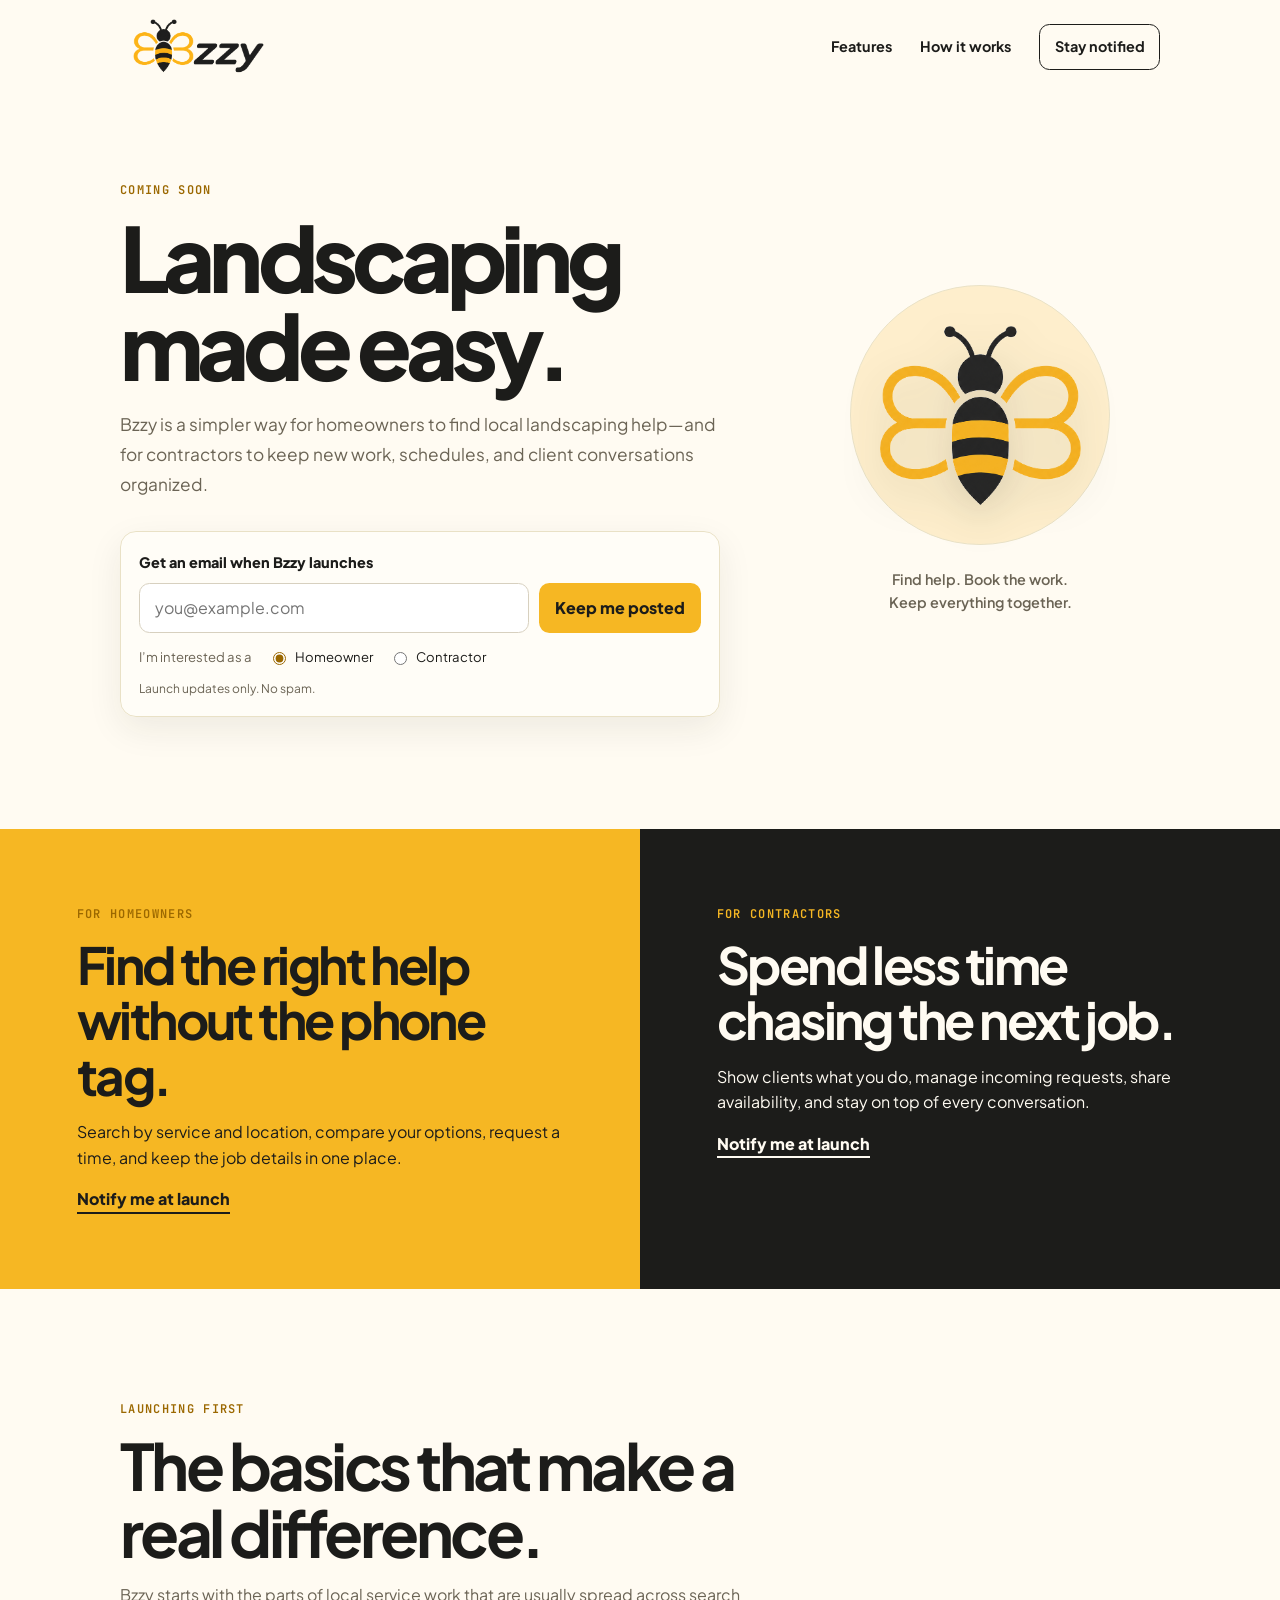
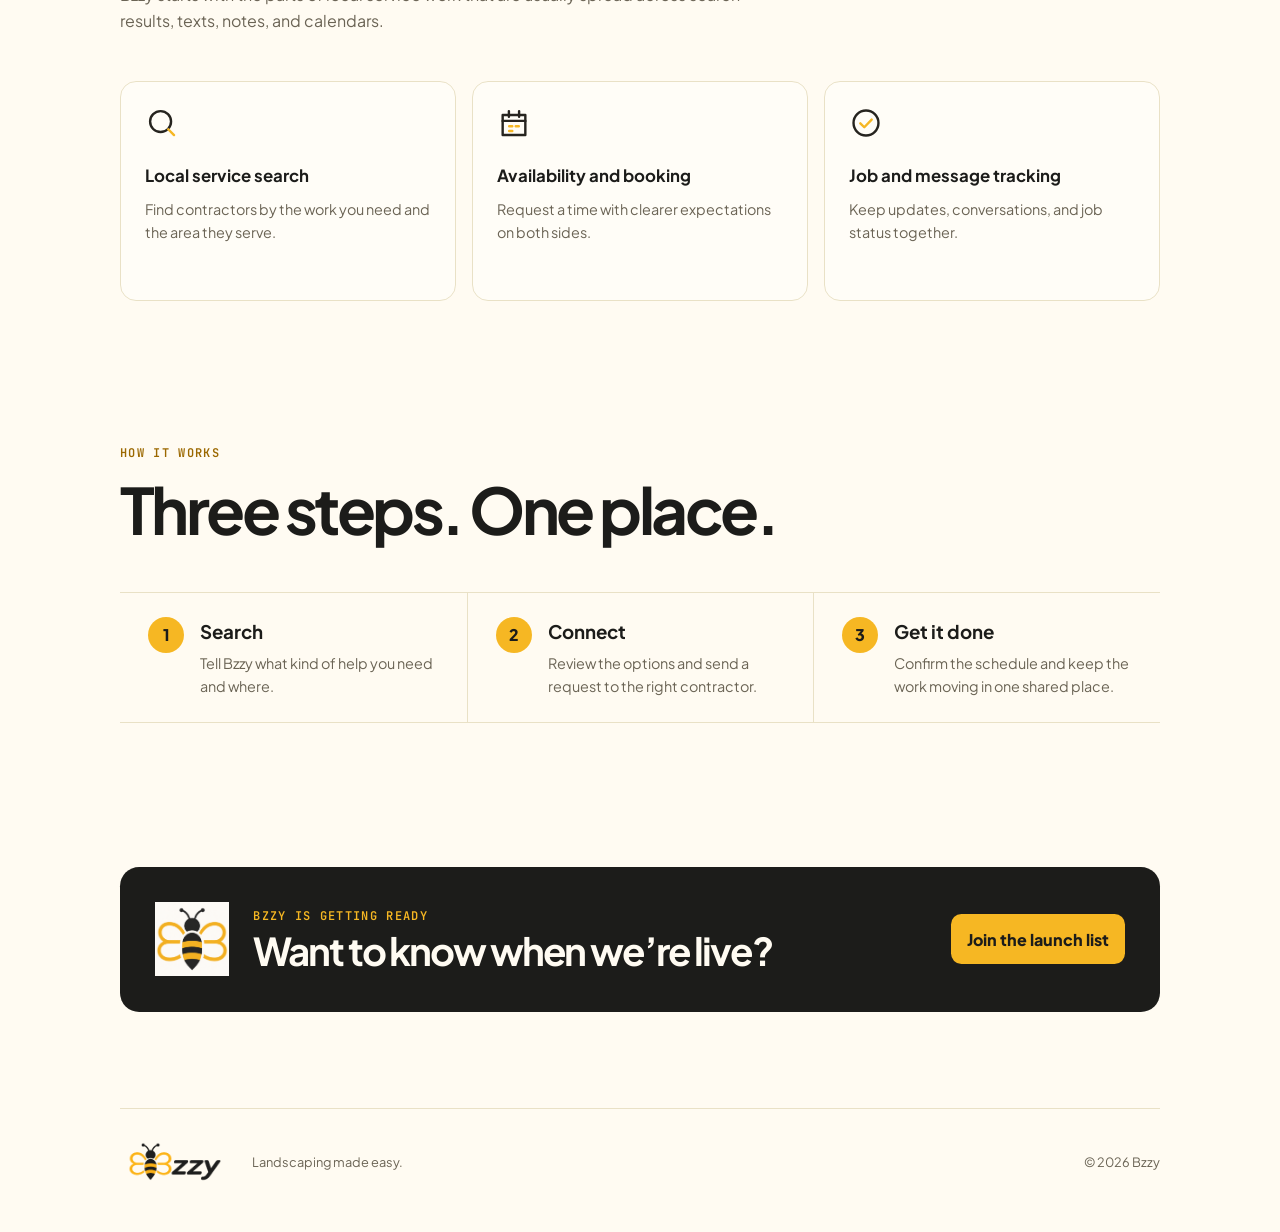
==== index.html @ 0c6d7efd "Add standalone Bzzy landing page" ====
<!doctype html>
<html lang="en">
  <head>
    <meta charset="utf-8" />
    <meta name="viewport" content="width=device-width, initial-scale=1" />
    <meta name="theme-color" content="#fffbf2" />
    <meta name="description" content="Bzzy makes it easier to find, book, and work with local landscaping contractors." />
    <title>Bzzy — Landscaping made easy</title>
    <link rel="icon" type="image/png" href="assets/favicon.png" />
    <link rel="stylesheet" href="styles.css" />
  </head>
  <body>
    <div class="hex-pattern" aria-hidden="true"></div>
    <a class="skip-link" href="#main">Skip to content</a>

    <header class="site-header">
      <a class="brand" href="#top" aria-label="Bzzy home">
        <img src="assets/logo.png" alt="Bzzy" />
      </a>
      <nav aria-label="Primary navigation">
        <a href="#features">Features</a>
        <a href="#how-it-works">How it works</a>
        <a class="nav-cta" href="#notify">Stay notified</a>
      </nav>
    </header>

    <main id="main">
      <section class="hero" id="top">
        <div class="hero-copy">
          <p class="launch-note">Coming soon</p>
          <h1>Landscaping made easy.</h1>
          <p class="hero-lede">
            Bzzy is a simpler way for homeowners to find local landscaping help—and for contractors to keep new work, schedules, and client conversations organized.
          </p>

          <form class="signup-form" id="notify" action="https://formsubmit.co/hello@bzzy.app" method="post">
            <input type="hidden" name="_subject" value="New Bzzy launch signup" />
            <input type="hidden" name="_next" value="https://bzzy.app/#thanks" />
            <input type="hidden" name="_template" value="table" />
            <input type="hidden" name="_autoresponse" value="Thanks for joining the Bzzy launch list. We’ll email you when Bzzy is ready." />
            <input class="honeypot" type="text" name="_honey" tabindex="-1" autocomplete="off" aria-hidden="true" />
            <label for="email">Get an email when Bzzy launches</label>
            <div class="form-row">
              <input id="email" name="email" type="email" placeholder="you@example.com" autocomplete="email" required />
              <button type="submit">Keep me posted</button>
            </div>
            <div class="audience-choice">
              <span>I’m interested as a</span>
              <label><input type="radio" name="audience" value="homeowner" checked /> Homeowner</label>
              <label><input type="radio" name="audience" value="contractor" /> Contractor</label>
            </div>
            <p class="form-note">Launch updates only. No spam.</p>
          </form>

          <div class="success-message" id="thanks" role="status">
            <strong>You’re on the list.</strong> We’ll keep you posted as Bzzy gets closer to launch.
          </div>
        </div>

        <div class="hero-mark" aria-hidden="true">
          <span class="bee-disc"><img src="assets/bee.png" alt="" /></span>
          <p>Find help. Book the work.<br />Keep everything together.</p>
        </div>
      </section>

      <section class="audience-grid" aria-label="Who Bzzy is for">
        <article>
          <p class="section-kicker">For homeowners</p>
          <h2>Find the right help without the phone tag.</h2>
          <p>Search by service and location, compare your options, request a time, and keep the job details in one place.</p>
          <a href="#notify">Notify me at launch</a>
        </article>
        <article class="contractor-panel">
          <p class="section-kicker">For contractors</p>
          <h2>Spend less time chasing the next job.</h2>
          <p>Show clients what you do, manage incoming requests, share availability, and stay on top of every conversation.</p>
          <a href="#notify">Notify me at launch</a>
        </article>
      </section>

      <section class="features section" id="features">
        <div class="section-heading">
          <p class="section-kicker">Launching first</p>
          <h2>The basics that make a real difference.</h2>
          <p>Bzzy starts with the parts of local service work that are usually spread across search results, texts, notes, and calendars.</p>
        </div>

        <div class="feature-list">
          <article>
            <img src="assets/icon-search.svg" alt="" />
            <div><h3>Local service search</h3><p>Find contractors by the work you need and the area they serve.</p></div>
          </article>
          <article>
            <img src="assets/icon-calendar.svg" alt="" />
            <div><h3>Availability and booking</h3><p>Request a time with clearer expectations on both sides.</p></div>
          </article>
          <article>
            <img src="assets/icon-check.svg" alt="" />
            <div><h3>Job and message tracking</h3><p>Keep updates, conversations, and job status together.</p></div>
          </article>
        </div>
      </section>

      <section class="how section" id="how-it-works">
        <div class="section-heading">
          <p class="section-kicker">How it works</p>
          <h2>Three steps. One place.</h2>
        </div>
        <ol class="steps">
          <li><span>1</span><div><h3>Search</h3><p>Tell Bzzy what kind of help you need and where.</p></div></li>
          <li><span>2</span><div><h3>Connect</h3><p>Review the options and send a request to the right contractor.</p></div></li>
          <li><span>3</span><div><h3>Get it done</h3><p>Confirm the schedule and keep the work moving in one shared place.</p></div></li>
        </ol>
      </section>

      <section class="final-signup">
        <img src="assets/bee-mark.png" alt="" />
        <div>
          <p class="section-kicker">Bzzy is getting ready</p>
          <h2>Want to know when we’re live?</h2>
        </div>
        <a class="button" href="#notify">Join the launch list</a>
      </section>
    </main>

    <footer>
      <img src="assets/logo.png" alt="Bzzy" />
      <p>Landscaping made easy.</p>
      <p class="copyright">© 2026 Bzzy</p>
    </footer>
  </body>
</html>
---- styles.css ----
@font-face { font-family: "Plus Jakarta Sans"; src: url("assets/plus-jakarta-sans-regular.ttf") format("truetype"); font-weight: 400; font-style: normal; font-display: swap; }
@font-face { font-family: "Plus Jakarta Sans"; src: url("assets/plus-jakarta-sans-semibold.ttf") format("truetype"); font-weight: 600; font-style: normal; font-display: swap; }
@font-face { font-family: "Plus Jakarta Sans"; src: url("assets/plus-jakarta-sans-bold.ttf") format("truetype"); font-weight: 700; font-style: normal; font-display: swap; }
@font-face { font-family: "Plus Jakarta Sans"; src: url("assets/plus-jakarta-sans-extrabold.ttf") format("truetype"); font-weight: 800; font-style: normal; font-display: swap; }
@font-face { font-family: "JetBrains Mono"; src: url("assets/jetbrains-mono-semibold.ttf") format("truetype"); font-weight: 600; font-style: normal; font-display: swap; }

:root {
  --honey: #f6b723;
  --honey-hover: #ffc300;
  --honey-ink: #9b6800;
  --ink: #1c1c1a;
  --background: #fffbf2;
  --surface: #fffdf7;
  --line: #e9e1c6;
  --input-line: #d7d0bf;
  --muted: #6b6455;
  --hex: #f2ead8;
}

* { box-sizing: border-box; }
html { scroll-behavior: smooth; }
body { min-width: 320px; margin: 0; color: var(--ink); background: var(--background); font-family: "Plus Jakarta Sans", system-ui, sans-serif; line-height: 1.6; }

.hex-pattern {
  position: fixed;
  inset: 0;
  z-index: -1;
  opacity: .72;
  pointer-events: none;
  background-image: url("data:image/svg+xml,%3Csvg xmlns='http://www.w3.org/2000/svg' width='112' height='96' viewBox='0 0 112 96'%3E%3Cg fill='%23F2EAD8' font-family='Arial,sans-serif' font-size='72' font-weight='300'%3E%3Ctext x='-30' y='57'%3E%E2%AC%A1%3C/text%3E%3Ctext x='26' y='57'%3E%E2%AC%A1%3C/text%3E%3Ctext x='82' y='57'%3E%E2%AC%A1%3C/text%3E%3Ctext x='-2' y='105'%3E%E2%AC%A1%3C/text%3E%3Ctext x='54' y='105'%3E%E2%AC%A1%3C/text%3E%3C/svg%3E");
  background-position: -30px -30px;
  background-size: 112px 96px;
}

img { display: block; max-width: 100%; }
a { color: inherit; }
button, input { font: inherit; }
.skip-link { position: fixed; left: 1rem; top: -5rem; z-index: 100; padding: .75rem 1rem; border-radius: .5rem; color: white; background: var(--ink); }
.skip-link:focus { top: 1rem; }
.site-header, .hero, .section, .final-signup, footer { width: min(1040px, calc(100% - 3rem)); margin-inline: auto; }

.site-header { min-height: 94px; display: flex; align-items: center; justify-content: space-between; gap: 2rem; }
.brand img { width: 154px; }
nav { display: flex; align-items: center; gap: 1.75rem; font-size: .9rem; font-weight: 700; }
nav a { text-decoration: none; }
nav a:hover { color: var(--honey-ink); }
.nav-cta { padding: .65rem .9rem; border: 1.5px solid var(--ink); border-radius: .65rem; }
.nav-cta:hover { color: var(--background); background: var(--ink); }

.hero { min-height: 640px; padding: 5.5rem 0 7rem; display: grid; grid-template-columns: minmax(0, 1.25fr) minmax(270px, .75fr); align-items: center; gap: 5rem; }
.launch-note, .section-kicker { margin: 0 0 .9rem; color: var(--honey-ink); font: 600 .75rem/1.4 "JetBrains Mono", monospace; letter-spacing: .11em; text-transform: uppercase; }
h1, h2, h3, p { margin-top: 0; }
h1 { max-width: 700px; margin-bottom: 1.25rem; font-size: clamp(3rem, 7vw, 5.8rem); line-height: .98; letter-spacing: -.065em; font-weight: 800; }
.hero-lede { max-width: 660px; margin-bottom: 2rem; color: var(--muted); font-size: 1.08rem; line-height: 1.75; }

.signup-form { max-width: 620px; padding: 1.15rem; border: 1px solid var(--line); border-radius: 1rem; background: rgba(255, 253, 247, .96); box-shadow: 0 12px 35px rgba(38, 36, 31, .08); }
.signup-form > label { display: block; margin-bottom: .55rem; font-size: .9rem; font-weight: 800; }
.form-row { display: grid; grid-template-columns: 1fr auto; gap: .6rem; }
.form-row input { min-width: 0; height: 50px; padding: 0 .9rem; border: 1.5px solid var(--input-line); border-radius: .65rem; color: var(--ink); background: white; }
.form-row input:focus { outline: 3px solid rgba(246, 183, 35, .25); border-color: var(--honey-ink); }
.form-row button, .button { min-height: 50px; padding: .75rem 1rem; border: 0; border-radius: .65rem; color: var(--ink); background: var(--honey); font-weight: 800; cursor: pointer; text-decoration: none; }
.form-row button:hover, .button:hover { background: var(--honey-hover); }
.audience-choice { margin-top: .85rem; display: flex; align-items: center; flex-wrap: wrap; gap: .75rem 1rem; color: var(--muted); font-size: .82rem; }
.audience-choice label { display: flex; align-items: center; gap: .35rem; color: var(--ink); cursor: pointer; }
.audience-choice input { accent-color: var(--honey-ink); }
.form-note { margin: .7rem 0 0; color: var(--muted); font-size: .75rem; }
.honeypot { position: absolute !important; left: -9999px !important; }
.success-message { display: none; max-width: 620px; margin-top: 1rem; padding: .9rem 1rem; border: 1px solid #92bda4; border-radius: .75rem; color: #1f593b; background: #edf8f1; }
.success-message:target { display: block; }

.hero-mark { display: grid; justify-items: center; text-align: center; }
.bee-disc { width: 260px; height: 260px; display: grid; place-items: center; border: 1px solid var(--line); border-radius: 50%; background: rgba(246, 183, 35, .18); }
.bee-disc img { width: 205px; filter: drop-shadow(0 16px 20px rgba(38,36,31,.16)); }
.hero-mark p { margin: 1.4rem 0 0; color: var(--muted); font-size: .9rem; font-weight: 600; }

.audience-grid { display: grid; grid-template-columns: 1fr 1fr; }
.audience-grid article { min-height: 400px; padding: clamp(2.5rem, 6vw, 5.5rem); background: var(--honey); }
.audience-grid .contractor-panel { color: var(--background); background: var(--ink); }
.audience-grid h2 { max-width: 600px; margin-bottom: 1rem; font-size: clamp(2rem, 4vw, 3.6rem); line-height: 1.08; letter-spacing: -.05em; }
.audience-grid article > p:not(.section-kicker) { max-width: 590px; }
.contractor-panel .section-kicker { color: var(--honey); }
.audience-grid a { padding-bottom: .15rem; border-bottom: 2px solid currentColor; text-decoration: none; font-weight: 800; }

.section { padding: 7rem 0; }
.section-heading { max-width: 720px; margin-bottom: 3rem; }
.section-heading h2, .final-signup h2 { margin-bottom: 1rem; font-size: clamp(2.25rem, 5vw, 4.2rem); line-height: 1.05; letter-spacing: -.055em; }
.section-heading > p:last-child { max-width: 650px; color: var(--muted); font-size: 1rem; }
.feature-list { display: grid; grid-template-columns: repeat(3, 1fr); gap: 1rem; }
.feature-list article { min-height: 220px; padding: 1.5rem; border: 1px solid var(--line); border-radius: 1rem; background: rgba(255, 253, 247, .94); }
.feature-list img { width: 34px; height: 34px; margin-bottom: 1.4rem; }
.feature-list h3 { margin-bottom: .55rem; font-size: 1.05rem; }
.feature-list p { margin-bottom: 0; color: var(--muted); font-size: .9rem; }

.how { padding-top: 2rem; }
.steps { margin: 0; padding: 0; display: grid; grid-template-columns: repeat(3, 1fr); list-style: none; }
.steps li { padding: 1.5rem 1.75rem; display: flex; gap: 1rem; border-top: 1px solid var(--line); border-bottom: 1px solid var(--line); background: rgba(255, 251, 242, .75); }
.steps li + li { border-left: 1px solid var(--line); }
.steps span { flex: 0 0 36px; height: 36px; display: grid; place-items: center; border-radius: 50%; background: var(--honey); font-weight: 800; }
.steps h3 { margin-bottom: .35rem; }
.steps p { margin: 0; color: var(--muted); font-size: .9rem; }

.final-signup { margin-top: 2rem; margin-bottom: 6rem; padding: 2.2rem; display: grid; grid-template-columns: auto 1fr auto; align-items: center; gap: 1.5rem; border-radius: 1.2rem; color: var(--background); background: var(--ink); }
.final-signup img { width: 74px; }
.final-signup .section-kicker { margin-bottom: .35rem; color: var(--honey); }
.final-signup h2 { margin: 0; font-size: clamp(1.65rem, 3vw, 2.6rem); }
.final-signup .button { display: inline-flex; align-items: center; justify-content: center; white-space: nowrap; }

footer { padding: 2rem 0 3rem; display: grid; grid-template-columns: auto 1fr auto; align-items: center; gap: 1.5rem; border-top: 1px solid var(--line); color: var(--muted); font-size: .8rem; }
footer img { width: 108px; }
footer p { margin: 0; }
.copyright { text-align: right; }

@media (max-width: 820px) {
  nav > a:not(.nav-cta) { display: none; }
  .hero { grid-template-columns: 1fr; gap: 3.5rem; padding-top: 4rem; text-align: center; }
  .hero-lede, .signup-form { margin-left: auto; margin-right: auto; }
  .hero-mark { order: -1; }
  .bee-disc { width: 210px; height: 210px; }
  .bee-disc img { width: 160px; }
  .audience-grid, .feature-list, .steps { grid-template-columns: 1fr; }
  .audience-grid article { min-height: 0; }
  .steps li + li { border-left: 0; border-top: 0; }
  .final-signup { grid-template-columns: auto 1fr; }
  .final-signup .button { grid-column: 1 / -1; }
}

@media (max-width: 560px) {
  .site-header, .hero, .section, .final-signup, footer { width: min(100% - 2rem, 1040px); }
  .site-header { min-height: 78px; }
  .brand img { width: 124px; }
  .nav-cta { font-size: .78rem; }
  .hero { min-height: 0; padding: 3rem 0 5rem; }
  h1 { font-size: clamp(2.8rem, 14vw, 4rem); }
  .form-row { grid-template-columns: 1fr; }
  .form-row button { width: 100%; }
  .audience-choice { display: grid; grid-template-columns: 1fr 1fr; }
  .audience-choice > span { grid-column: 1 / -1; }
  .audience-grid article { padding: 3.5rem 1.25rem; }
  .section { padding: 5rem 0; }
  .final-signup { padding: 1.5rem; grid-template-columns: 1fr; text-align: center; justify-items: center; }
  footer { grid-template-columns: 1fr; justify-items: center; text-align: center; }
  .copyright { text-align: center; }
}

@media (prefers-reduced-motion: reduce) { html { scroll-behavior: auto; } }
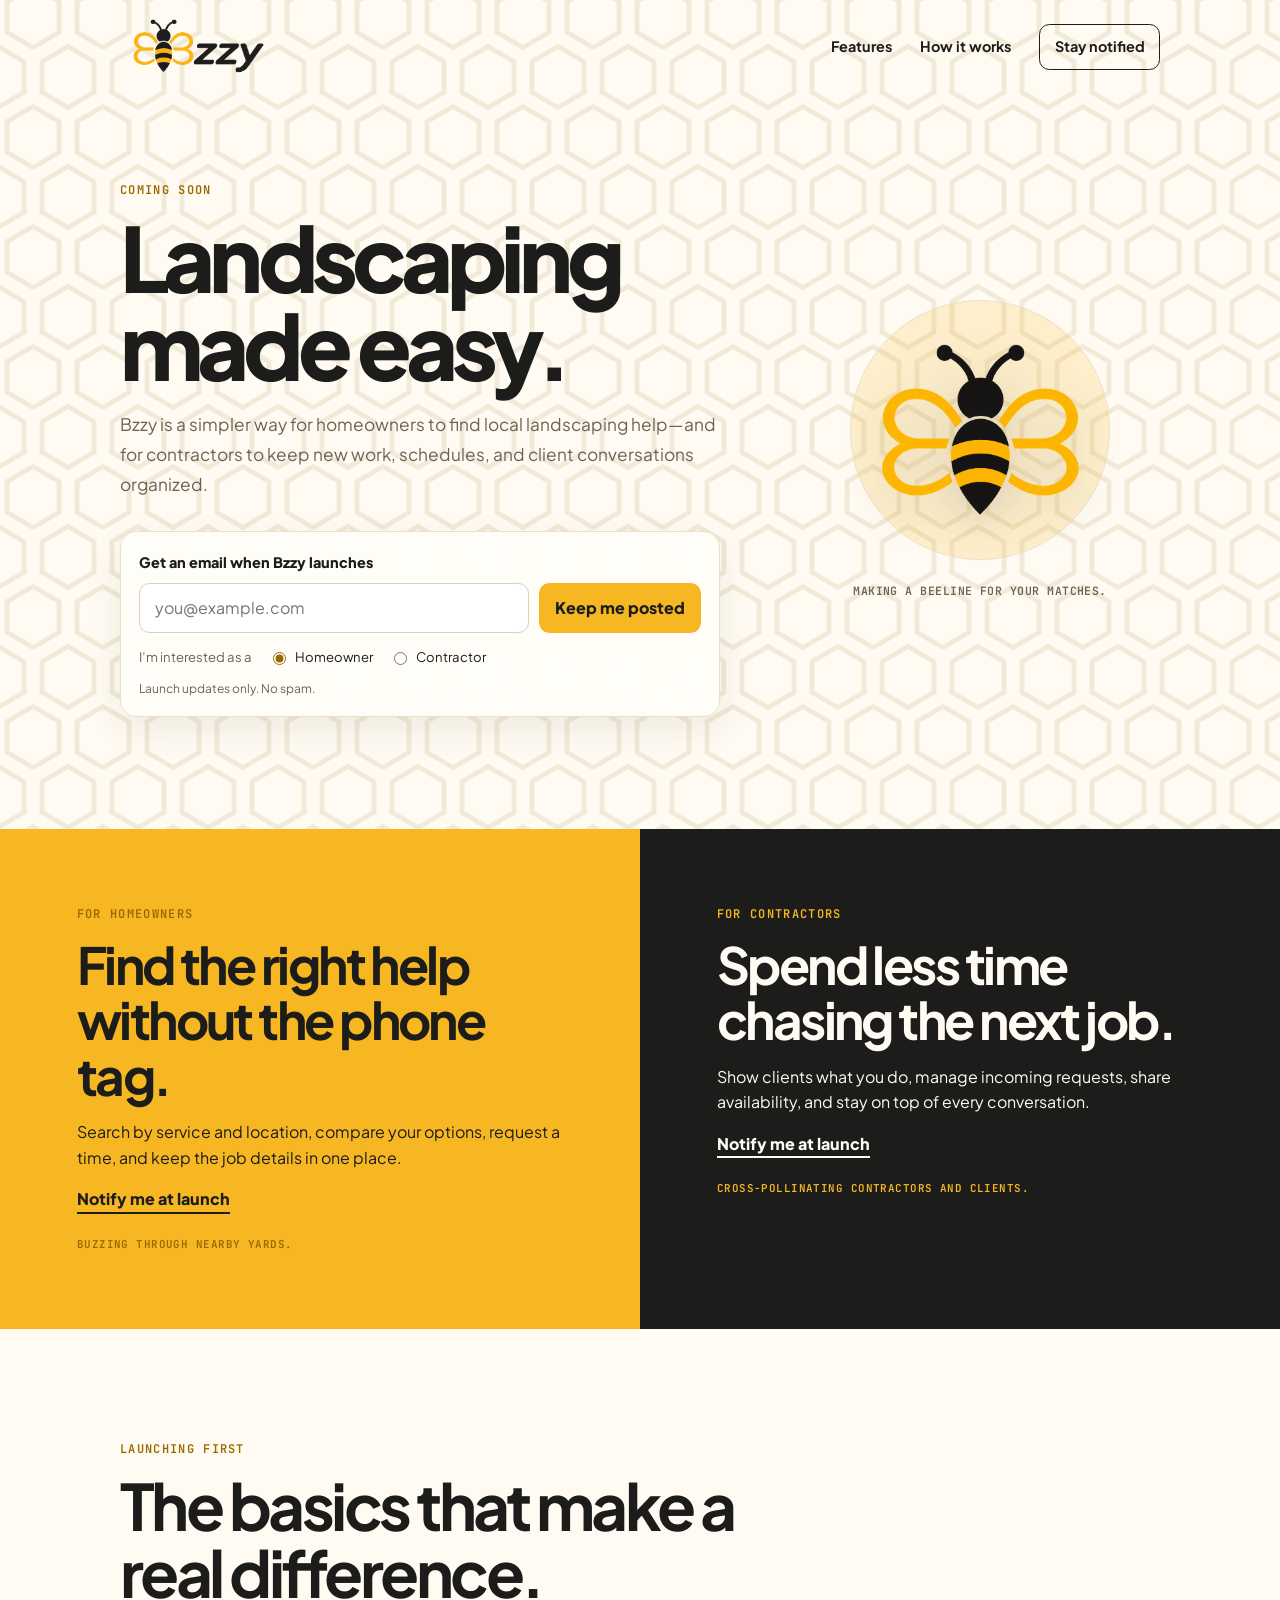
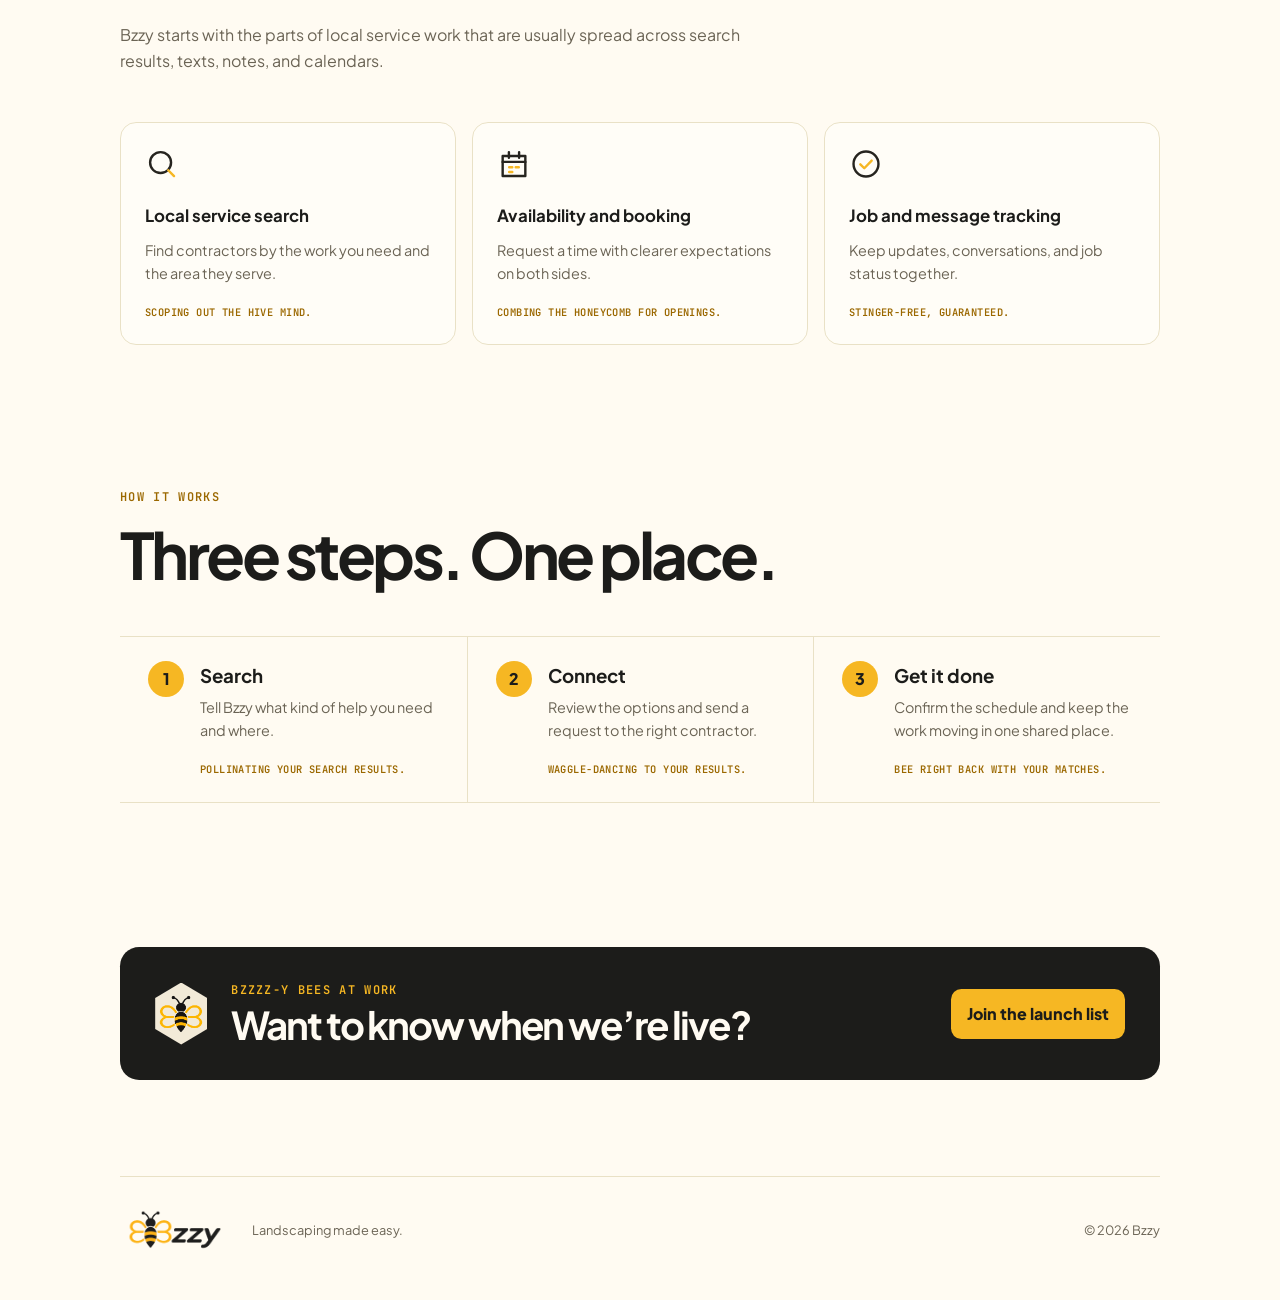
==== commit d0a1012c: "Files" ====
--- a/index.html
+++ b/index.html
@@ -7,7 +7,7 @@
     <meta name="description" content="Bzzy makes it easier to find, book, and work with local landscaping contractors." />
     <title>Bzzy — Landscaping made easy</title>
     <link rel="icon" type="image/png" href="assets/favicon.png" />
-    <link rel="stylesheet" href="styles.css" />
+    <link rel="stylesheet" href="styles.css?v=20261006-2" />
   </head>
   <body>
     <div class="hex-pattern" aria-hidden="true"></div>
@@ -58,8 +58,8 @@
         </div>
 
         <div class="hero-mark" aria-hidden="true">
-          <span class="bee-disc"><img src="assets/bee.png" alt="" /></span>
-          <p>Find help. Book the work.<br />Keep everything together.</p>
+          <span class="bee-disc"><img src="assets/bzzy_sq_transparent.png" alt="" /></span>
+          <p class="buzz-note">Making a beeline for your matches.</p>
         </div>
       </section>
 
@@ -69,12 +69,14 @@
           <h2>Find the right help without the phone tag.</h2>
           <p>Search by service and location, compare your options, request a time, and keep the job details in one place.</p>
           <a href="#notify">Notify me at launch</a>
+          <p class="buzz-note">Buzzing through nearby yards.</p>
         </article>
         <article class="contractor-panel">
           <p class="section-kicker">For contractors</p>
           <h2>Spend less time chasing the next job.</h2>
           <p>Show clients what you do, manage incoming requests, share availability, and stay on top of every conversation.</p>
           <a href="#notify">Notify me at launch</a>
+          <p class="buzz-note">Cross-pollinating contractors and clients.</p>
         </article>
       </section>
 
@@ -88,15 +90,15 @@
         <div class="feature-list">
           <article>
             <img src="assets/icon-search.svg" alt="" />
-            <div><h3>Local service search</h3><p>Find contractors by the work you need and the area they serve.</p></div>
+            <div><h3>Local service search</h3><p>Find contractors by the work you need and the area they serve.</p><p class="buzz-note">Scoping out the hive mind.</p></div>
           </article>
           <article>
             <img src="assets/icon-calendar.svg" alt="" />
-            <div><h3>Availability and booking</h3><p>Request a time with clearer expectations on both sides.</p></div>
+            <div><h3>Availability and booking</h3><p>Request a time with clearer expectations on both sides.</p><p class="buzz-note">Combing the honeycomb for openings.</p></div>
           </article>
           <article>
             <img src="assets/icon-check.svg" alt="" />
-            <div><h3>Job and message tracking</h3><p>Keep updates, conversations, and job status together.</p></div>
+            <div><h3>Job and message tracking</h3><p>Keep updates, conversations, and job status together.</p><p class="buzz-note">Stinger-free, guaranteed.</p></div>
           </article>
         </div>
       </section>
@@ -107,16 +109,18 @@
           <h2>Three steps. One place.</h2>
         </div>
         <ol class="steps">
-          <li><span>1</span><div><h3>Search</h3><p>Tell Bzzy what kind of help you need and where.</p></div></li>
-          <li><span>2</span><div><h3>Connect</h3><p>Review the options and send a request to the right contractor.</p></div></li>
-          <li><span>3</span><div><h3>Get it done</h3><p>Confirm the schedule and keep the work moving in one shared place.</p></div></li>
+          <li><span>1</span><div><h3>Search</h3><p>Tell Bzzy what kind of help you need and where.</p><p class="buzz-note">Pollinating your search results.</p></div></li>
+          <li><span>2</span><div><h3>Connect</h3><p>Review the options and send a request to the right contractor.</p><p class="buzz-note">Waggle-dancing to your results.</p></div></li>
+          <li><span>3</span><div><h3>Get it done</h3><p>Confirm the schedule and keep the work moving in one shared place.</p><p class="buzz-note">Bee right back with your matches.</p></div></li>
         </ol>
       </section>
 
       <section class="final-signup">
-        <img src="assets/bee-mark.png" alt="" />
+        <span class="bee-disc-2 final-bee-disc" aria-hidden="true">
+          <img src="assets/bzzy_sq_transparent.png" alt="" />
+        </span>
         <div>
-          <p class="section-kicker">Bzzy is getting ready</p>
+          <p class="section-kicker">Bzzzz-y bees at work</p>
           <h2>Want to know when we’re live?</h2>
         </div>
         <a class="button" href="#notify">Join the launch list</a>
--- a/styles.css
+++ b/styles.css
@@ -25,11 +25,11 @@
   position: fixed;
   inset: 0;
   z-index: -1;
-  opacity: .72;
   pointer-events: none;
-  background-image: url("data:image/svg+xml,%3Csvg xmlns='http://www.w3.org/2000/svg' width='112' height='96' viewBox='0 0 112 96'%3E%3Cg fill='%23F2EAD8' font-family='Arial,sans-serif' font-size='72' font-weight='300'%3E%3Ctext x='-30' y='57'%3E%E2%AC%A1%3C/text%3E%3Ctext x='26' y='57'%3E%E2%AC%A1%3C/text%3E%3Ctext x='82' y='57'%3E%E2%AC%A1%3C/text%3E%3Ctext x='-2' y='105'%3E%E2%AC%A1%3C/text%3E%3Ctext x='54' y='105'%3E%E2%AC%A1%3C/text%3E%3C/svg%3E");
-  background-position: -30px -30px;
-  background-size: 112px 96px;
+  background-image: url("assets/hexagon.svg");
+  background-position: 33px 17px;
+  background-size: 140px 120px;
+  background-repeat: repeat;
 }
 
 img { display: block; max-width: 100%; }
@@ -71,7 +71,10 @@
 .hero-mark { display: grid; justify-items: center; text-align: center; }
 .bee-disc { width: 260px; height: 260px; display: grid; place-items: center; border: 1px solid var(--line); border-radius: 50%; background: rgba(246, 183, 35, .18); }
 .bee-disc img { width: 205px; filter: drop-shadow(0 16px 20px rgba(38,36,31,.16)); }
+.bee-disc-2 { display: grid; place-items: center; }
 .hero-mark p { margin: 1.4rem 0 0; color: var(--muted); font-size: .9rem; font-weight: 600; }
+.buzz-note { margin: 1.5rem 0 0; color: var(--honey-ink); font: 600 .68rem/1.5 "JetBrains Mono", monospace; letter-spacing: .04em; text-transform: uppercase; }
+.hero-mark .buzz-note { color: var(--muted); font-size: .72rem; }
 
 .audience-grid { display: grid; grid-template-columns: 1fr 1fr; }
 .audience-grid article { min-height: 400px; padding: clamp(2.5rem, 6vw, 5.5rem); background: var(--honey); }
@@ -79,6 +82,7 @@
 .audience-grid h2 { max-width: 600px; margin-bottom: 1rem; font-size: clamp(2rem, 4vw, 3.6rem); line-height: 1.08; letter-spacing: -.05em; }
 .audience-grid article > p:not(.section-kicker) { max-width: 590px; }
 .contractor-panel .section-kicker { color: var(--honey); }
+.contractor-panel .buzz-note { color: var(--honey); }
 .audience-grid a { padding-bottom: .15rem; border-bottom: 2px solid currentColor; text-decoration: none; font-weight: 800; }
 
 .section { padding: 7rem 0; }
@@ -90,6 +94,7 @@
 .feature-list img { width: 34px; height: 34px; margin-bottom: 1.4rem; }
 .feature-list h3 { margin-bottom: .55rem; font-size: 1.05rem; }
 .feature-list p { margin-bottom: 0; color: var(--muted); font-size: .9rem; }
+.feature-list .buzz-note { margin-top: 1.25rem; color: var(--honey-ink); font-size: .65rem; }
 
 .how { padding-top: 2rem; }
 .steps { margin: 0; padding: 0; display: grid; grid-template-columns: repeat(3, 1fr); list-style: none; }
@@ -98,9 +103,16 @@
 .steps span { flex: 0 0 36px; height: 36px; display: grid; place-items: center; border-radius: 50%; background: var(--honey); font-weight: 800; }
 .steps h3 { margin-bottom: .35rem; }
 .steps p { margin: 0; color: var(--muted); font-size: .9rem; }
+.steps .buzz-note { margin-top: 1.25rem; color: var(--honey-ink); font-size: .65rem; }
 
 .final-signup { margin-top: 2rem; margin-bottom: 6rem; padding: 2.2rem; display: grid; grid-template-columns: auto 1fr auto; align-items: center; gap: 1.5rem; border-radius: 1.2rem; color: var(--background); background: var(--ink); }
-.final-signup img { width: 74px; }
+.final-signup .final-bee-disc {
+  width: 52px;
+  height: 62px;
+  background: var(--hex);
+  clip-path: polygon(50% 0, 100% 25%, 100% 75%, 50% 100%, 0 75%, 0 25%);
+}
+.final-signup .final-bee-disc img { width: 44px; }
 .final-signup .section-kicker { margin-bottom: .35rem; color: var(--honey); }
 .final-signup h2 { margin: 0; font-size: clamp(1.65rem, 3vw, 2.6rem); }
 .final-signup .button { display: inline-flex; align-items: center; justify-content: center; white-space: nowrap; }
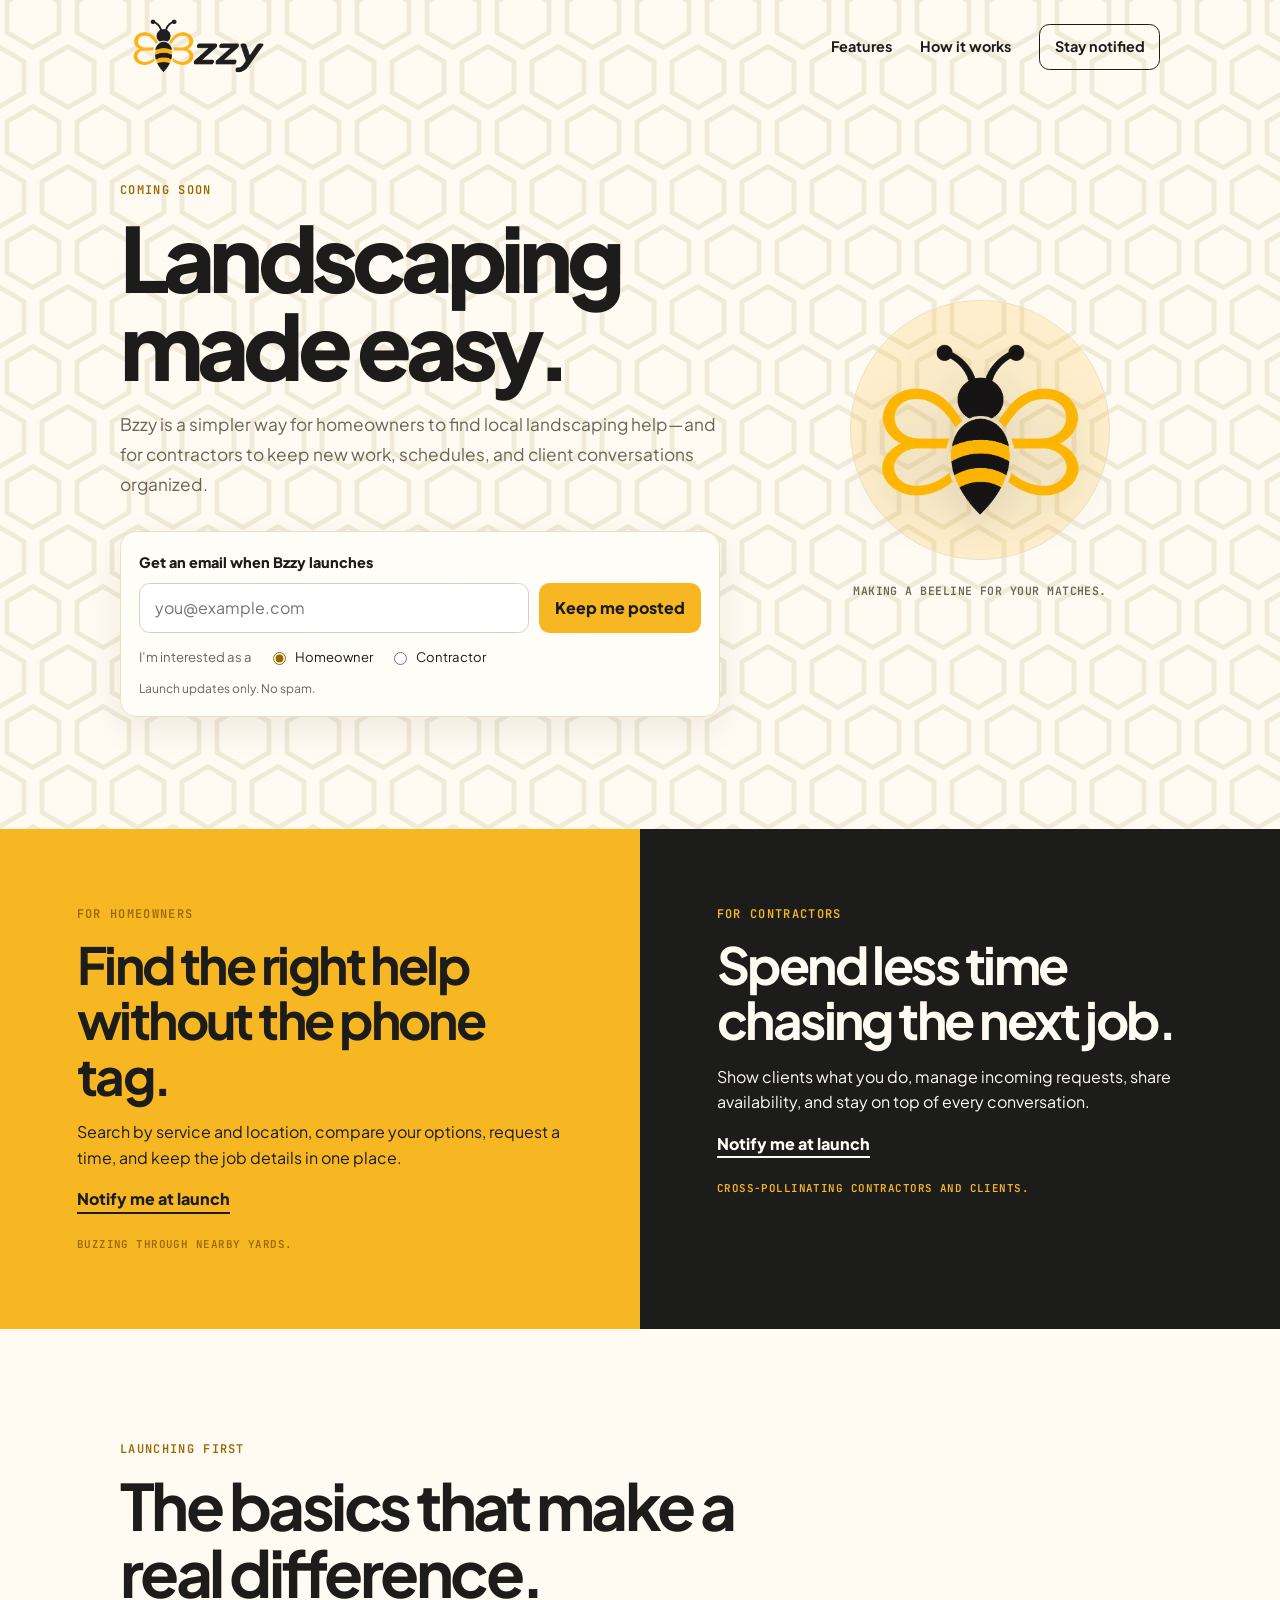
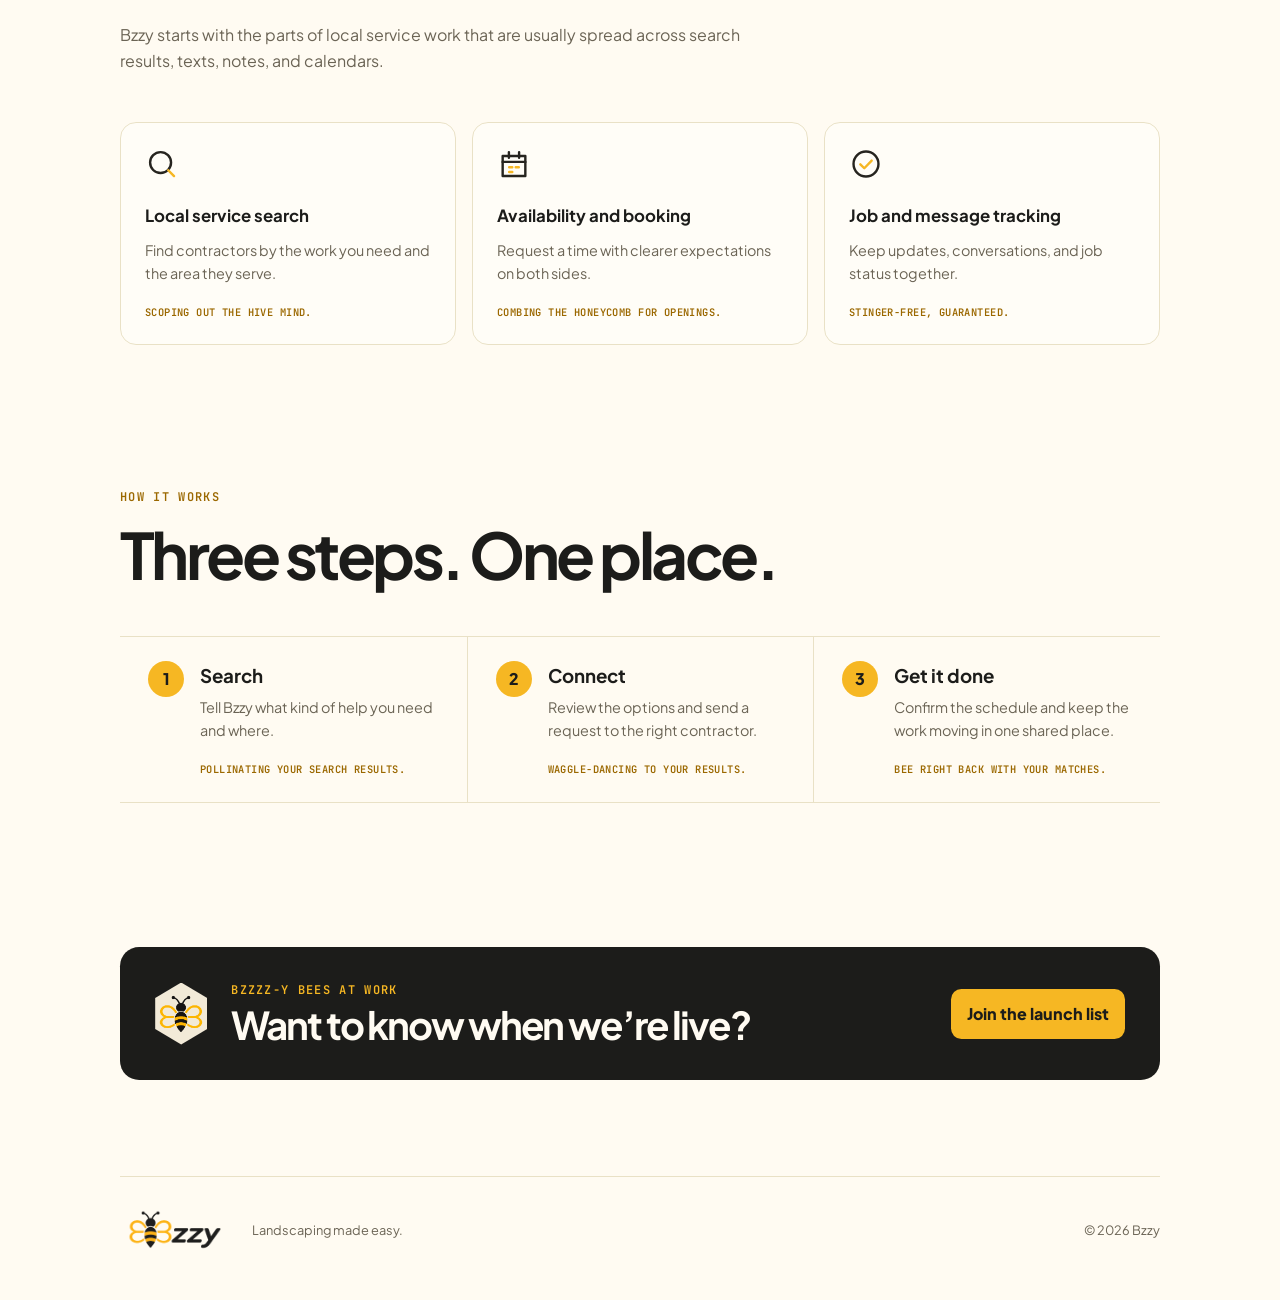
==== commit f61cb736: "Activating emails" ====
--- a/index.html
+++ b/index.html
@@ -33,7 +33,7 @@
             Bzzy is a simpler way for homeowners to find local landscaping help—and for contractors to keep new work, schedules, and client conversations organized.
           </p>
 
-          <form class="signup-form" id="notify" action="https://formsubmit.co/hello@bzzy.app" method="post">
+          <form class="signup-form" id="notify" action="https://formsubmit.co/brian@bzzy.app" method="post">
             <input type="hidden" name="_subject" value="New Bzzy launch signup" />
             <input type="hidden" name="_next" value="https://bzzy.app/#thanks" />
             <input type="hidden" name="_template" value="table" />
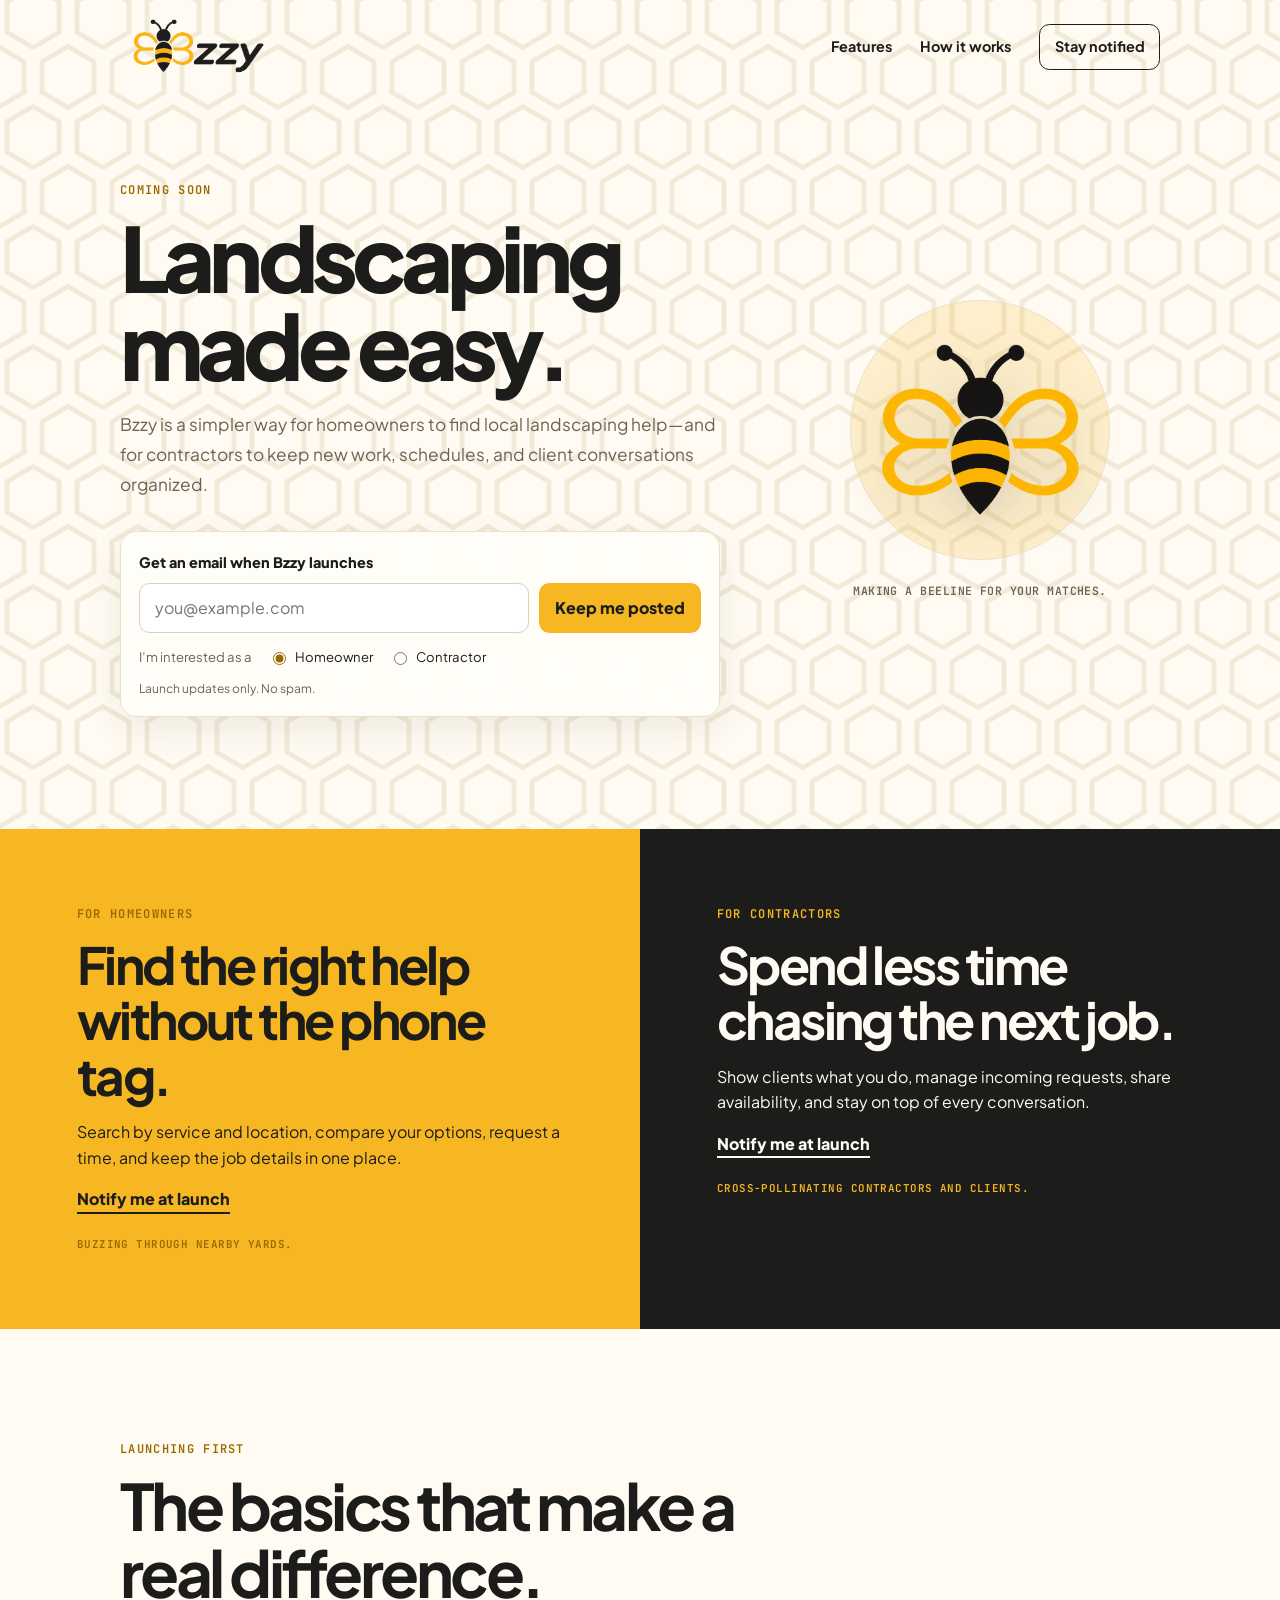
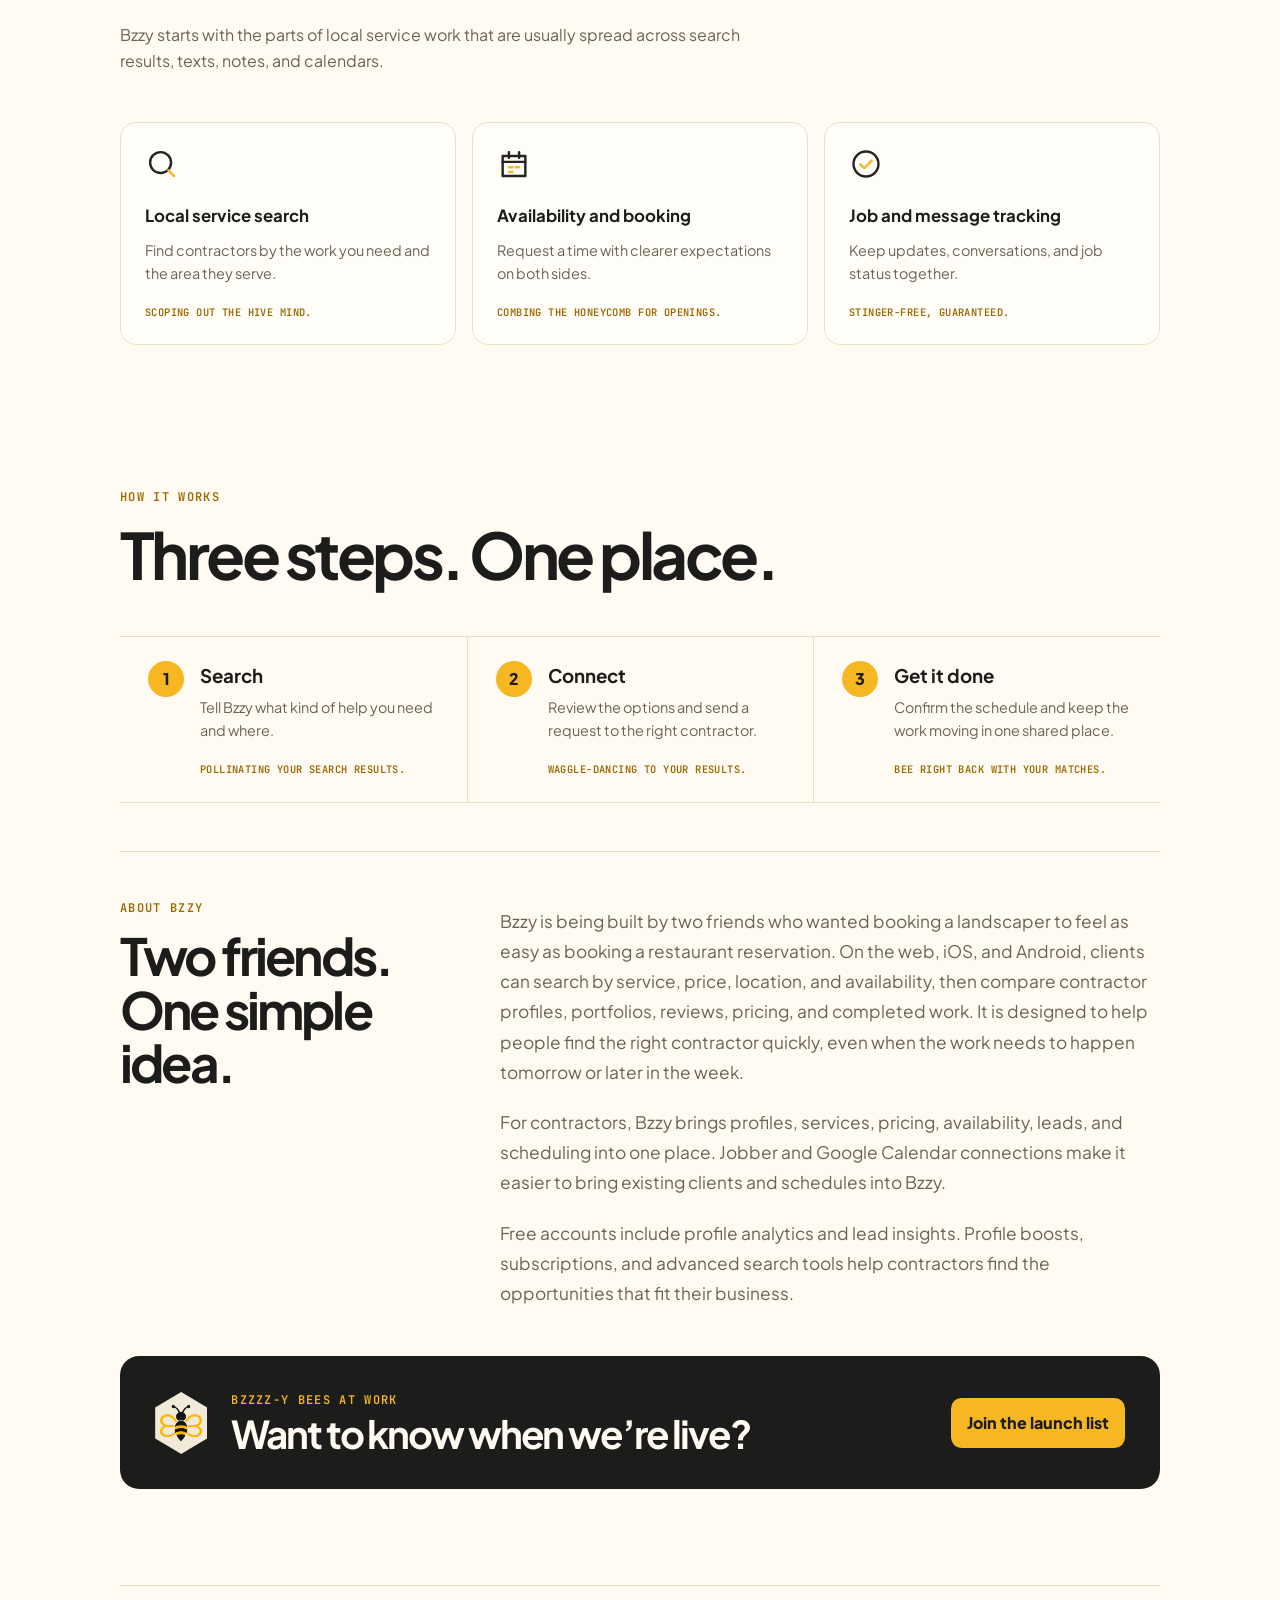
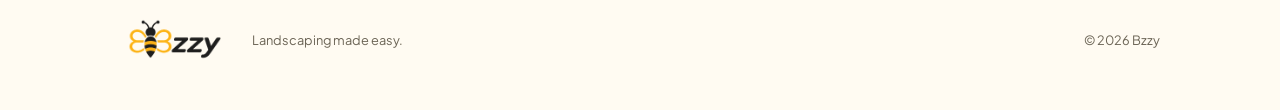
==== commit 745f0db8: ",." ====
--- a/index.html
+++ b/index.html
@@ -115,6 +115,24 @@
         </ol>
       </section>
 
+      <section class="about section" id="about">
+        <div>
+          <p class="section-kicker">About Bzzy</p>
+          <h2>Two friends.<br />One simple idea.</h2>
+        </div>
+        <div class="about-copy">
+          <p>
+            Bzzy is being built by two friends who wanted booking a landscaper to feel as easy as booking a restaurant reservation. On the web, iOS, and Android, clients can search by service, price, location, and availability, then compare contractor profiles, portfolios, reviews, pricing, and completed work. It is designed to help people find the right contractor quickly, even when the work needs to happen tomorrow or later in the week.
+          </p>
+          <p>
+            For contractors, Bzzy brings profiles, services, pricing, availability, leads, and scheduling into one place. Jobber and Google Calendar connections make it easier to bring existing clients and schedules into Bzzy.
+          </p>
+          <p>
+            Free accounts include profile analytics and lead insights. Profile boosts, subscriptions, and advanced search tools help contractors find the opportunities that fit their business.
+          </p>
+        </div>
+      </section>
+
       <section class="final-signup">
         <span class="bee-disc-2 final-bee-disc" aria-hidden="true">
           <img src="assets/bzzy_sq_transparent.png" alt="" />
--- a/styles.css
+++ b/styles.css
@@ -87,7 +87,7 @@
 
 .section { padding: 7rem 0; }
 .section-heading { max-width: 720px; margin-bottom: 3rem; }
-.section-heading h2, .final-signup h2 { margin-bottom: 1rem; font-size: clamp(2.25rem, 5vw, 4.2rem); line-height: 1.05; letter-spacing: -.055em; }
+.section-heading h2, .about h2, .final-signup h2 { margin-bottom: 1rem; font-size: clamp(2.25rem, 5vw, 4.2rem); line-height: 1.05; letter-spacing: -.055em; }
 .section-heading > p:last-child { max-width: 650px; color: var(--muted); font-size: 1rem; }
 .feature-list { display: grid; grid-template-columns: repeat(3, 1fr); gap: 1rem; }
 .feature-list article { min-height: 220px; padding: 1.5rem; border: 1px solid var(--line); border-radius: 1rem; background: rgba(255, 253, 247, .94); }
@@ -96,7 +96,7 @@
 .feature-list p { margin-bottom: 0; color: var(--muted); font-size: .9rem; }
 .feature-list .buzz-note { margin-top: 1.25rem; color: var(--honey-ink); font-size: .65rem; }
 
-.how { padding-top: 2rem; }
+.how { padding-top: 2rem; padding-bottom: 3rem; }
 .steps { margin: 0; padding: 0; display: grid; grid-template-columns: repeat(3, 1fr); list-style: none; }
 .steps li { padding: 1.5rem 1.75rem; display: flex; gap: 1rem; border-top: 1px solid var(--line); border-bottom: 1px solid var(--line); background: rgba(255, 251, 242, .75); }
 .steps li + li { border-left: 1px solid var(--line); }
@@ -105,7 +105,14 @@
 .steps p { margin: 0; color: var(--muted); font-size: .9rem; }
 .steps .buzz-note { margin-top: 1.25rem; color: var(--honey-ink); font-size: .65rem; }
 
-.final-signup { margin-top: 2rem; margin-bottom: 6rem; padding: 2.2rem; display: grid; grid-template-columns: auto 1fr auto; align-items: center; gap: 1.5rem; border-radius: 1.2rem; color: var(--background); background: var(--ink); }
+.about { padding-top: 3rem; padding-bottom: 3rem; display: grid; grid-template-columns: minmax(220px, .6fr) minmax(0, 1.4fr); align-items: start; gap: 3rem; border-top: 1px solid var(--line); }
+.about .section-kicker { margin-bottom: .75rem; }
+.about h2 { font-size: clamp(2.25rem, 4vw, 3.2rem); }
+.about-copy { max-width: 660px; margin: .35rem 0 0 auto; color: var(--muted); font-size: 1.08rem; line-height: 1.75; }
+.about-copy p { margin: 0; }
+.about-copy p + p { margin-top: 1.25rem; }
+
+.final-signup { margin-top: 0; margin-bottom: 6rem; padding: 2.2rem; display: grid; grid-template-columns: auto 1fr auto; align-items: center; gap: 1.5rem; border-radius: 1.2rem; color: var(--background); background: var(--ink); }
 .final-signup .final-bee-disc {
   width: 52px;
   height: 62px;
@@ -132,6 +139,8 @@
   .audience-grid, .feature-list, .steps { grid-template-columns: 1fr; }
   .audience-grid article { min-height: 0; }
   .steps li + li { border-left: 0; border-top: 0; }
+  .about { grid-template-columns: 1fr; gap: 1.5rem; }
+  .about-copy { max-width: 650px; margin: 0; }
   .final-signup { grid-template-columns: auto 1fr; }
   .final-signup .button { grid-column: 1 / -1; }
 }
@@ -149,6 +158,10 @@
   .audience-choice > span { grid-column: 1 / -1; }
   .audience-grid article { padding: 3.5rem 1.25rem; }
   .section { padding: 5rem 0; }
+  .how { padding-top: 2rem; padding-bottom: 3rem; }
+  .about { padding-top: 3rem; padding-bottom: 3rem; }
+  .about-copy { font-size: 1rem; line-height: 1.65; }
+  .about-copy p + p { margin-top: 1rem; }
   .final-signup { padding: 1.5rem; grid-template-columns: 1fr; text-align: center; justify-items: center; }
   footer { grid-template-columns: 1fr; justify-items: center; text-align: center; }
   .copyright { text-align: center; }
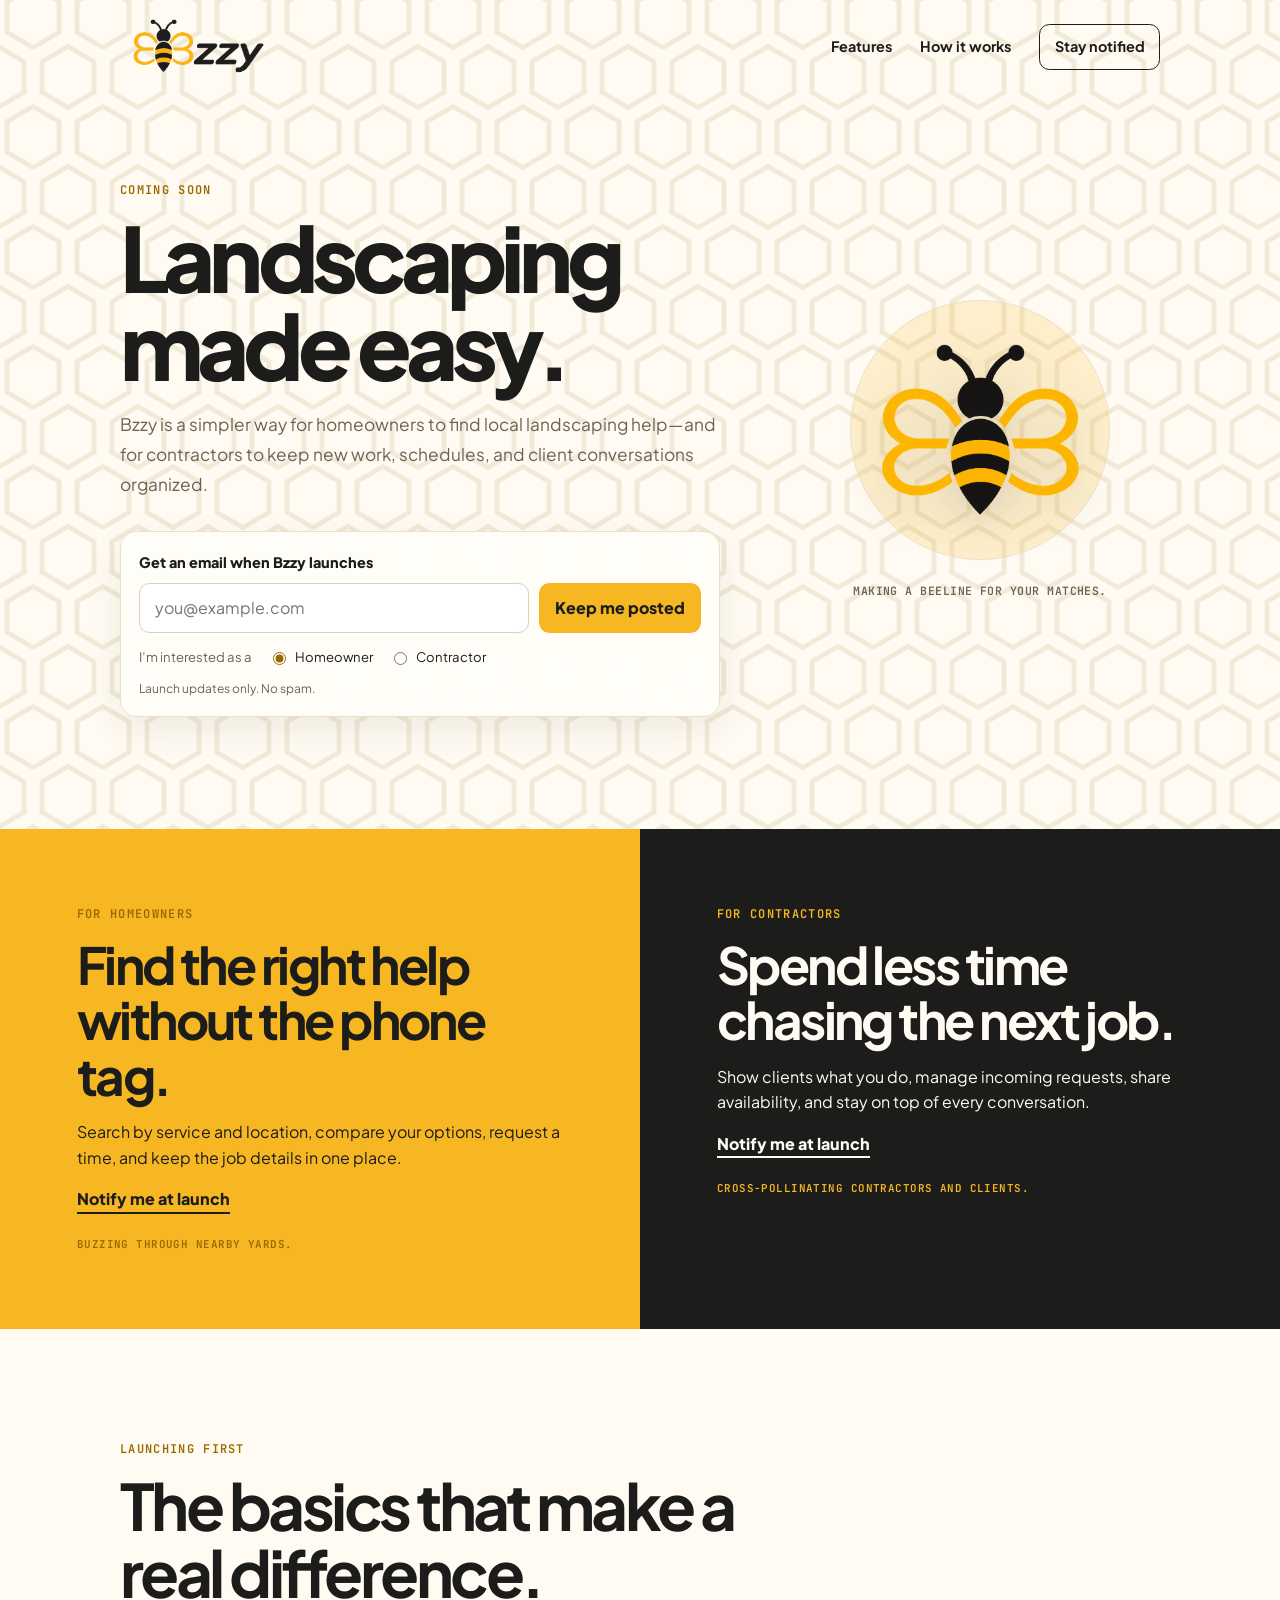
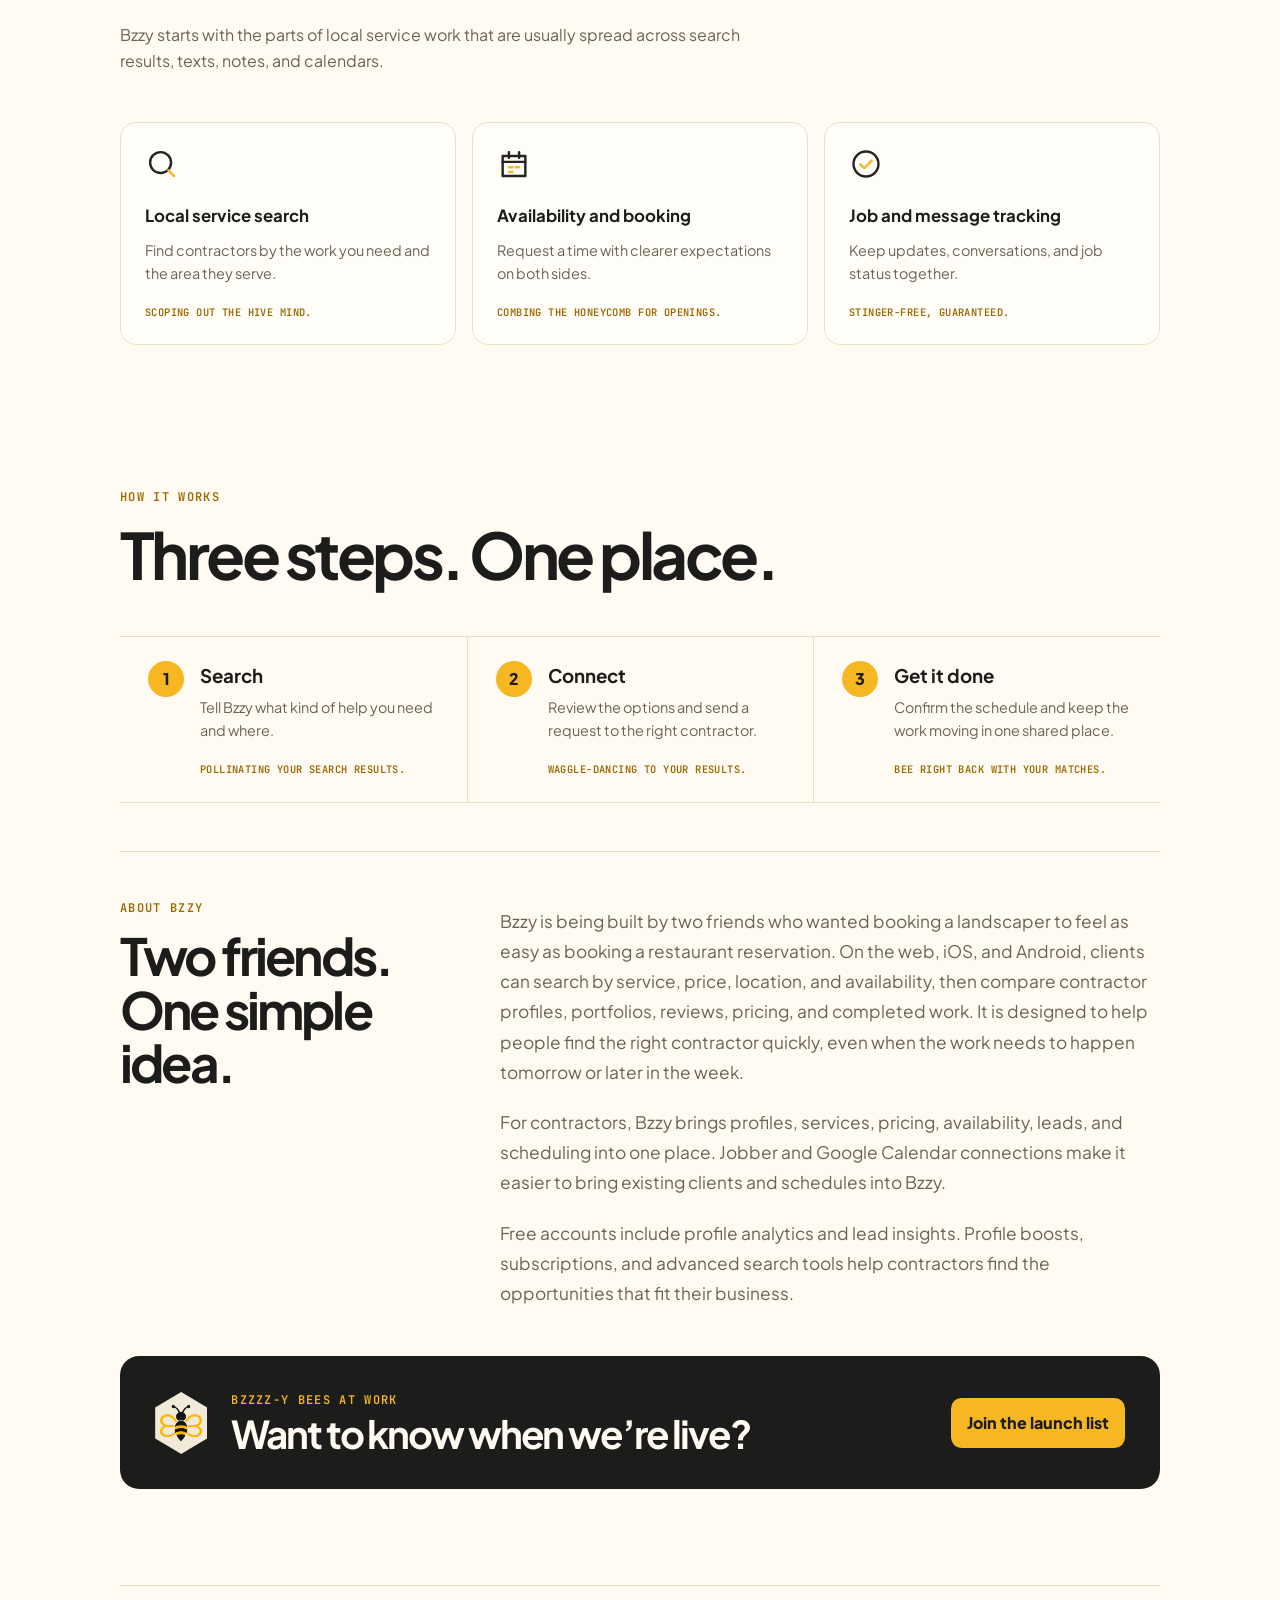
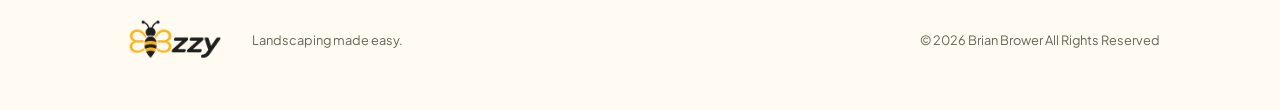
==== commit ee5be309: "Added copyright statement footer." ====
--- a/index.html
+++ b/index.html
@@ -148,7 +148,7 @@
     <footer>
       <img src="assets/logo.png" alt="Bzzy" />
       <p>Landscaping made easy.</p>
-      <p class="copyright">© 2026 Bzzy</p>
+      <p class="copyright">© 2026 Brian Brower All Rights Reserved</p>
     </footer>
   </body>
 </html>
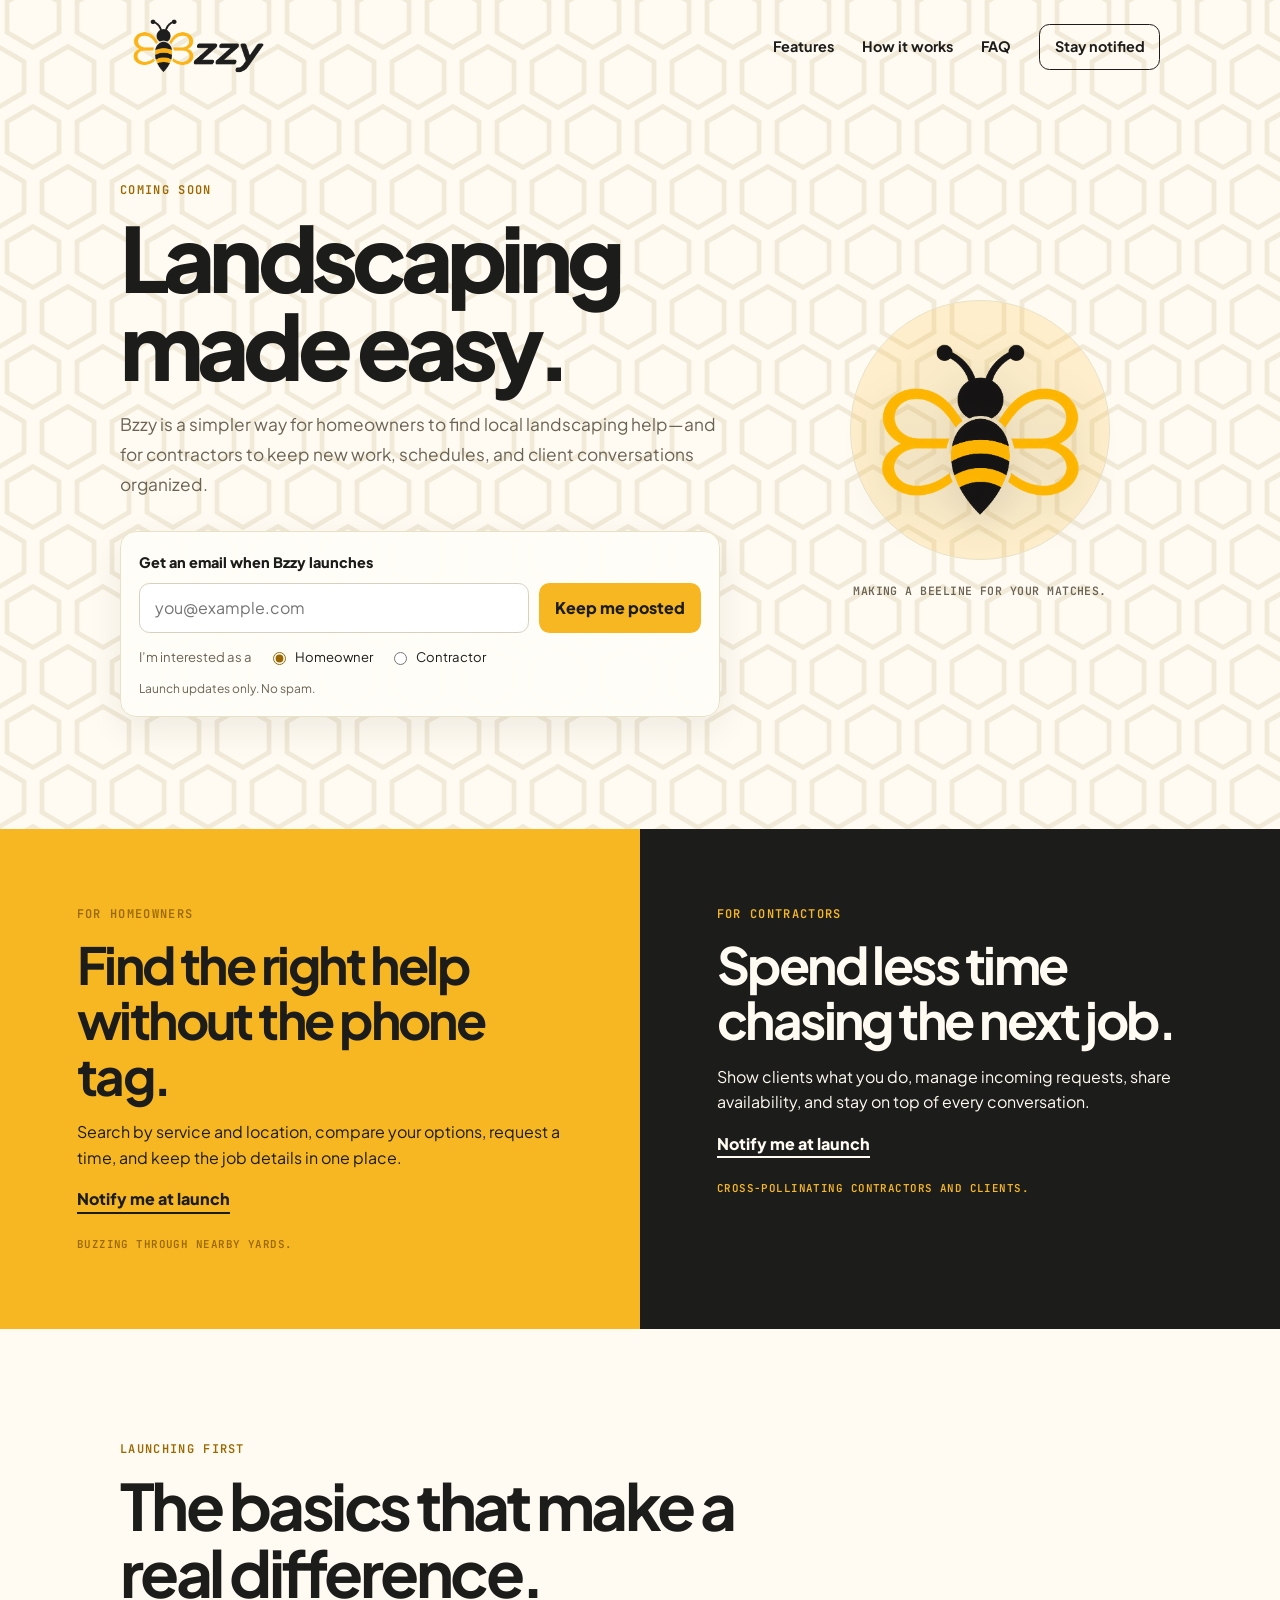
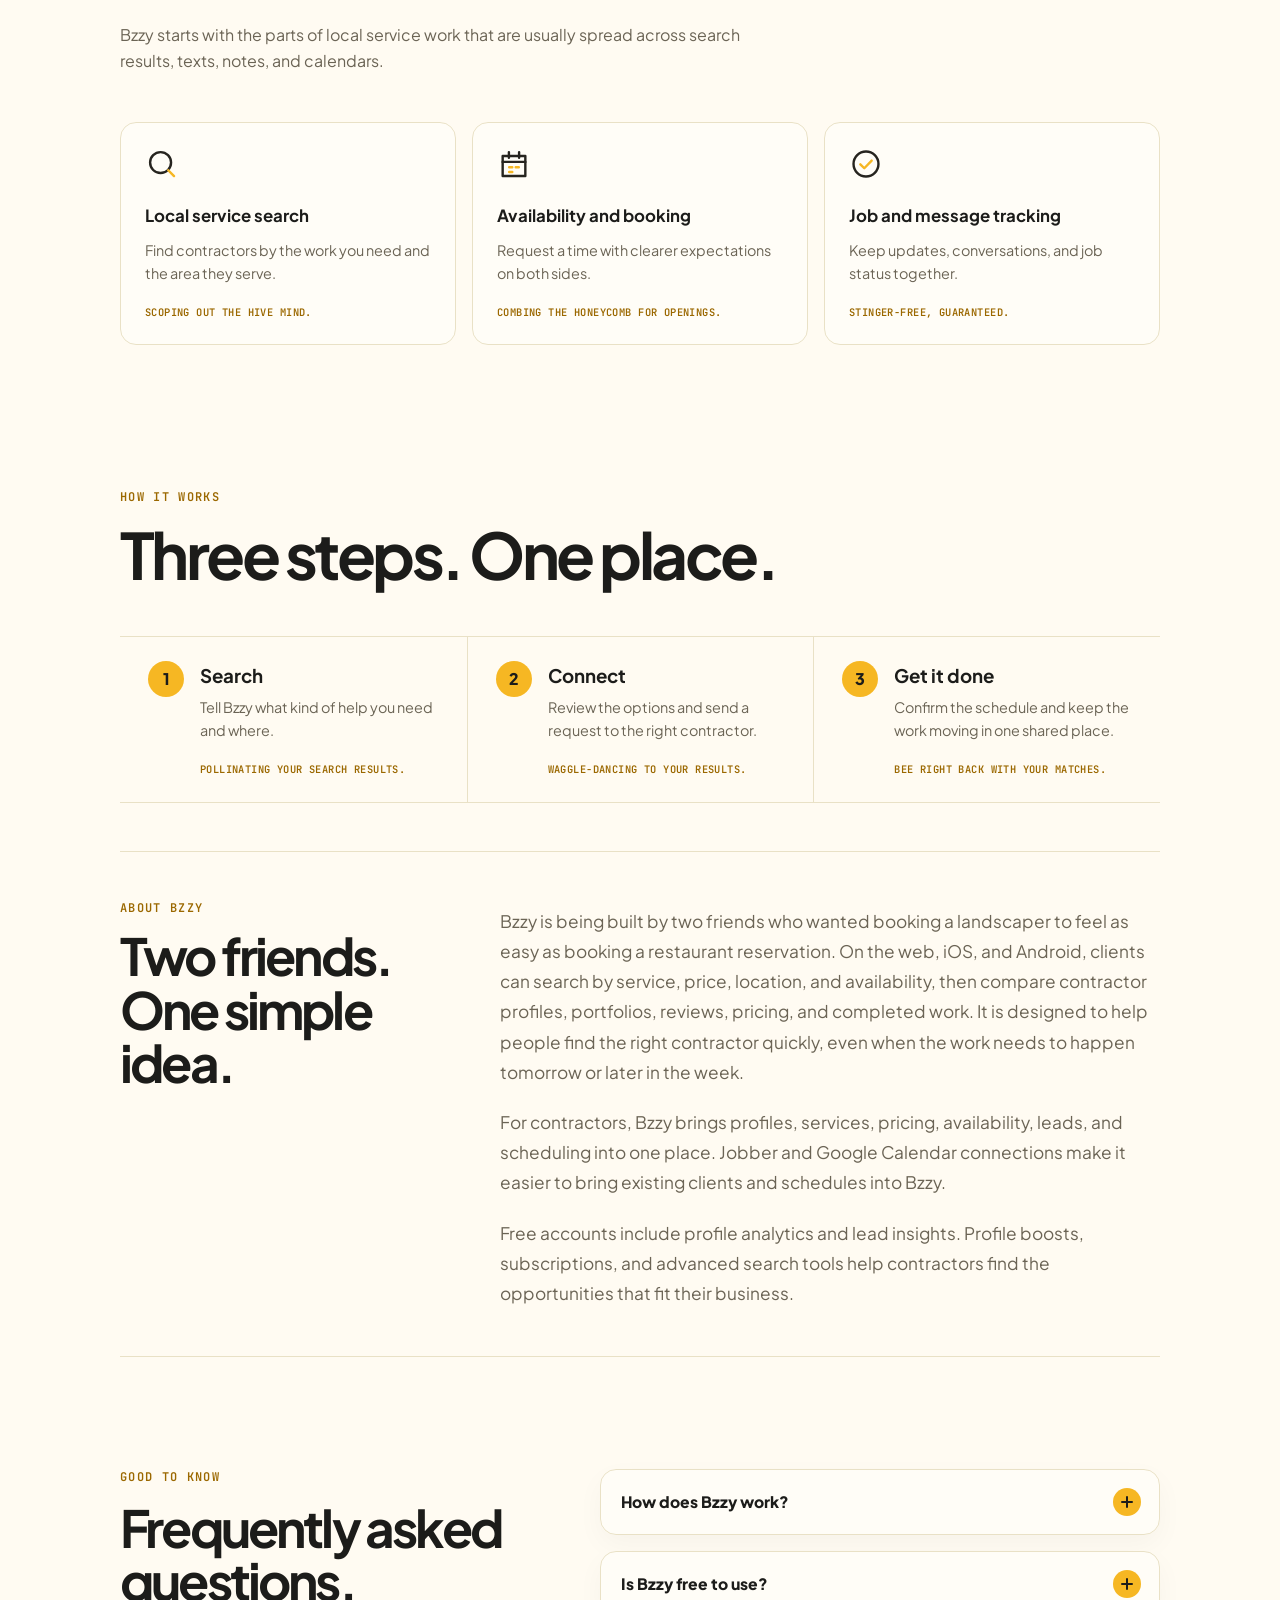
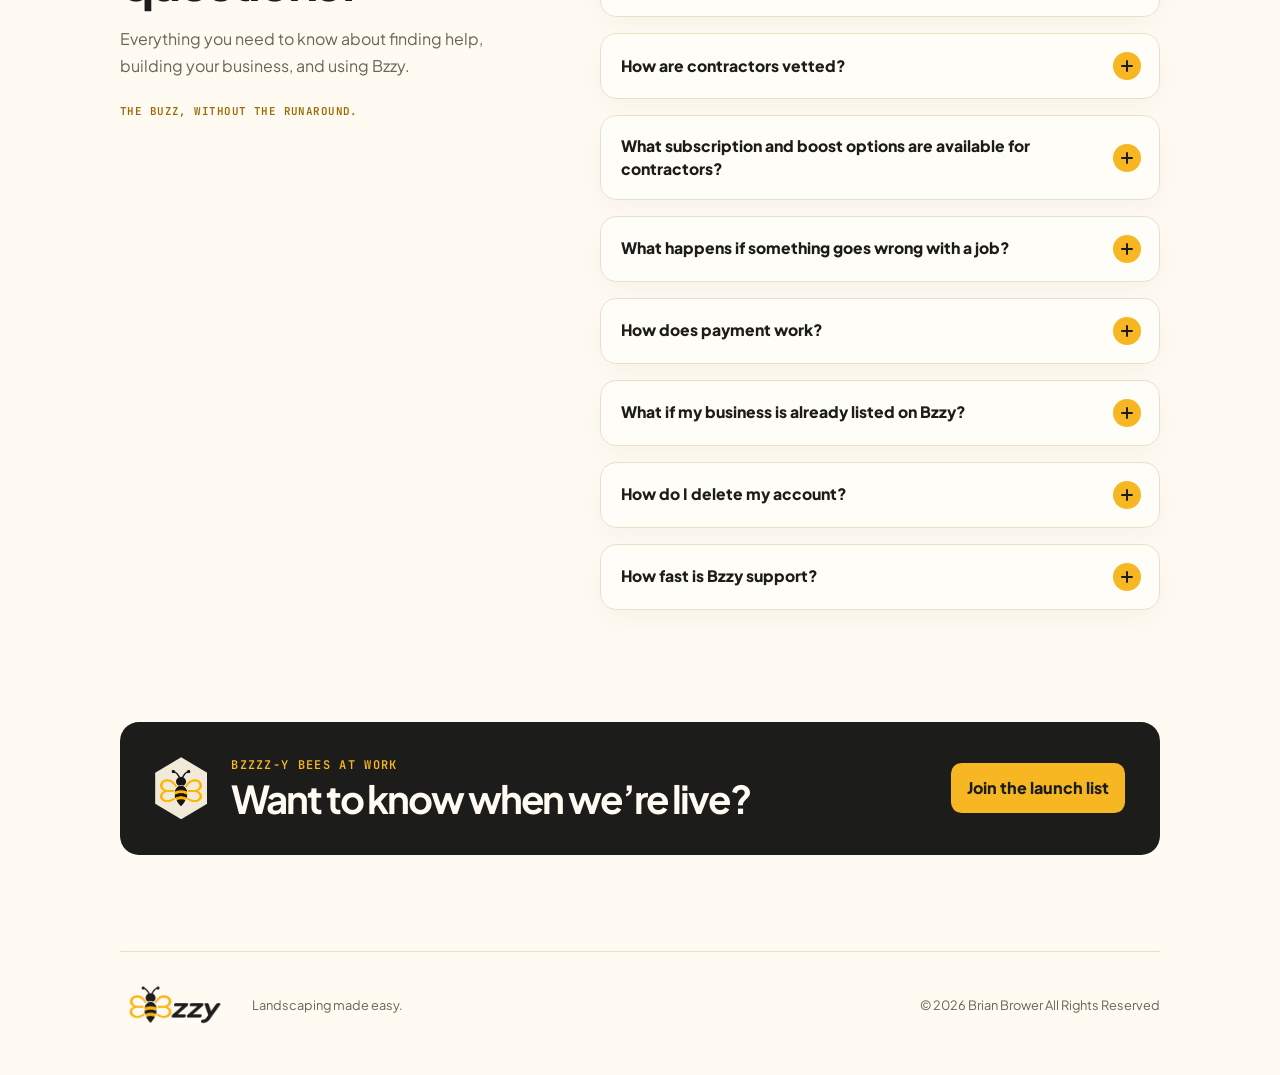
==== commit 8824ff53: "Implemented FAQ section under About us." ====
--- a/index.html
+++ b/index.html
@@ -7,7 +7,7 @@
     <meta name="description" content="Bzzy makes it easier to find, book, and work with local landscaping contractors." />
     <title>Bzzy — Landscaping made easy</title>
     <link rel="icon" type="image/png" href="assets/favicon.png" />
-    <link rel="stylesheet" href="styles.css?v=20261006-2" />
+    <link rel="stylesheet" href="styles.css?v=20261007-1" />
   </head>
   <body>
     <div class="hex-pattern" aria-hidden="true"></div>
@@ -20,6 +20,7 @@
       <nav aria-label="Primary navigation">
         <a href="#features">Features</a>
         <a href="#how-it-works">How it works</a>
+        <a href="#faq">FAQ</a>
         <a class="nav-cta" href="#notify">Stay notified</a>
       </nav>
     </header>
@@ -133,6 +134,96 @@
         </div>
       </section>
 
+      <section class="faq section" id="faq" aria-labelledby="faq-title">
+        <div class="faq-intro">
+          <p class="section-kicker">Good to know</p>
+          <h2 id="faq-title">Frequently asked questions.</h2>
+          <p>Everything you need to know about finding help, building your business, and using Bzzy.</p>
+          <p class="buzz-note">The buzz, without the runaround.</p>
+        </div>
+
+        <div class="faq-list">
+          <details class="faq-item" name="bzzy-faq">
+            <summary>How does Bzzy work?</summary>
+            <div class="faq-answer">
+              <p>Bzzy helps clients quickly find the right contractor by matching <strong>services needed</strong>, <strong>timeframes the client is available</strong>, <strong>general location</strong>, and <strong>optional budget preferences</strong>.</p>
+              <p>Contractors create a free profile, sync their scheduling tools (Jobber or Google Calendar), and optionally sync their Google Business page to auto-populate public info.</p>
+              <p>Clients browse, compare, and reach out directly &mdash; Bzzy does not handle payments or job transactions.</p>
+            </div>
+          </details>
+          <details class="faq-item" name="bzzy-faq">
+            <summary>Is Bzzy free to use?</summary>
+            <div class="faq-answer">
+              <p>Client accounts are <strong>100% free</strong>.</p>
+              <p>Contractors can use Bzzy for free as well, with optional paid features such as profile boosts, premium tiers, and lead-searching tools.</p>
+            </div>
+          </details>
+          <details class="faq-item" name="bzzy-faq">
+            <summary>How are contractors vetted?</summary>
+            <div class="faq-answer">
+              <p>Contractors can optionally verify key business information, including <strong>insurance</strong>, <strong>state licensing</strong>, and <strong>driver&rsquo;s license</strong>. Once approved, they receive a <strong>verification badge</strong>, which becomes a searchable filter for clients.</p>
+              <p>If a contractor is reported multiple times, Bzzy may conduct additional checks such as background reviews or portfolio evaluations.</p>
+              <p>Our screening process is designed to catch most issues early.</p>
+            </div>
+          </details>
+          <details class="faq-item" name="bzzy-faq">
+            <summary>What subscription and boost options are available for contractors?</summary>
+            <div class="faq-answer">
+              <p>Contractors can:</p>
+              <ul>
+                <li>Boost their profile for short time increments.</li>
+                <li>Subscribe to a premium tier for consistent search visibility.</li>
+                <li>Access lead-searching tools that show people who viewed or searched for their profile in the last <strong>21 days</strong> (mid tier) or <strong>7, 14, 21 days, or full month</strong> (highest tier).</li>
+                <li>Highest tier subscribers can see all users who searched for their services.</li>
+              </ul>
+              <p>We offer a free 7-day trial for the mid-tier subscription.</p>
+              <p>Boosts and subscriptions are <strong>non-refundable</strong>, but subscriptions can be canceled anytime and remain active until the end of the billing period.</p>
+            </div>
+          </details>
+          <details class="faq-item" name="bzzy-faq">
+            <summary>What happens if something goes wrong with a job?</summary>
+            <div class="faq-answer">
+              <p>Since Bzzy does not handle payments or job transactions, issues are resolved directly between the client and contractor.</p>
+              <p>If a contractor cancels, Bzzy will attempt to <strong>reassign a similar contractor</strong> based on matching filters and availability.</p>
+              <p>Clients receive a notification and can choose from the reassigned options.</p>
+              <p>Mediation services are not offered.</p>
+            </div>
+          </details>
+          <details class="faq-item" name="bzzy-faq">
+            <summary>How does payment work?</summary>
+            <div class="faq-answer">
+              <p>All payments are handled directly between clients and contractors.</p>
+              <p>Bzzy does not process payments, refunds, or financial disputes.</p>
+            </div>
+          </details>
+          <details class="faq-item" name="bzzy-faq">
+            <summary>What if my business is already listed on Bzzy?</summary>
+            <div class="faq-answer">
+              <p>If we&rsquo;ve already created a public contractor page for your business, you can <strong>claim the page</strong> during signup.</p>
+              <p>Once claimed, you can manage, update, and verify your information.</p>
+            </div>
+          </details>
+          <details class="faq-item" name="bzzy-faq">
+            <summary>How do I delete my account?</summary>
+            <div class="faq-answer">
+              <p>Account deletion is <strong>immediate</strong> for both clients and contractors.</p>
+              <ul>
+                <li>All private and proprietary data (emails, passwords, linked info) is permanently removed.</li>
+                <li>Public business listings may remain visible in a generalized form so clients can still find your business.</li>
+                <li>Any data tied to a claimed business profile is unlinked and deleted.</li>
+                <li>Legally required financial records are retained until safe to delete.</li>
+              </ul>
+            </div>
+          </details>
+          <details class="faq-item" name="bzzy-faq">
+            <summary>How fast is Bzzy support?</summary>
+            <div class="faq-answer">
+              <p>Our support team responds quickly, and we&rsquo;re actively implementing an AI-powered assistant to make help even faster.</p>
+            </div>
+          </details>
+        </div>
+      </section>
+
       <section class="final-signup">
         <span class="bee-disc-2 final-bee-disc" aria-hidden="true">
           <img src="assets/bzzy_sq_transparent.png" alt="" />
--- a/styles.css
+++ b/styles.css
@@ -112,6 +112,38 @@
 .about-copy p { margin: 0; }
 .about-copy p + p { margin-top: 1.25rem; }
 
+.faq {
+  padding-top: 7rem;
+  display: grid;
+  grid-template-columns: minmax(280px, 416px) minmax(0, 1fr);
+  align-items: start;
+  gap: 4rem;
+  border-top: 1px solid var(--line);
+}
+.faq-intro { position: sticky; top: 2rem; }
+.faq-intro h2 { max-width: 420px; margin-bottom: 1.1rem; font-size: clamp(2.25rem, 4vw, 3.7rem); line-height: 1.04; letter-spacing: -.055em; }
+.faq-intro > p:not(.section-kicker, .buzz-note) { max-width: 390px; margin-bottom: 0; color: var(--muted); font-size: 1rem; line-height: 1.7; }
+.faq-intro .buzz-note { margin-top: 1.5rem; }
+.faq-list { display: grid; gap: 1rem; }
+.faq-item { margin: 0; overflow: clip; border: 1px solid var(--line); border-radius: 1rem; background: rgba(255, 253, 247, .94); box-shadow: 0 10px 28px rgba(38, 36, 31, .035); }
+.faq-item summary { min-height: 64px; padding: 1.15rem 4rem 1.15rem 1.25rem; position: relative; display: flex; align-items: center; color: var(--ink); font-size: .98rem; font-weight: 800; line-height: 1.45; list-style: none; cursor: pointer; user-select: none; }
+.faq-item summary::-webkit-details-marker { display: none; }
+.faq-item summary::after { content: ""; width: 28px; height: 28px; position: absolute; top: 50%; right: 1.1rem; border-radius: 50%; background-color: var(--honey); background-image: url("data:image/svg+xml,%3Csvg xmlns='http://www.w3.org/2000/svg' width='12' height='12' viewBox='0 0 12 12'%3E%3Cpath d='M6 1v10M1 6h10' fill='none' stroke='%231c1c1a' stroke-width='2' stroke-linecap='round'/%3E%3C/svg%3E"); background-position: center; background-repeat: no-repeat; background-size: 12px 12px; transform: translateY(-50%); }
+.faq-item[open] summary::after { content: "\2212"; display: flex; align-items: center; justify-content: center; padding-bottom: 2px; color: var(--ink); background-image: none; font: 700 18px/1 Arial, sans-serif; }
+.faq-item summary:hover::after { background-color: var(--honey-hover); }
+.faq-item summary:focus-visible { outline: 3px solid rgba(246, 183, 35, .35); outline-offset: -3px; border-radius: calc(1rem - 1px); }
+.faq-answer { padding: 0 1.25rem 1.3rem; color: var(--muted); font-size: .9rem; line-height: 1.65; animation: faq-rise 180ms cubic-bezier(.2, .9, .25, 1) both; }
+.faq-answer p { margin: .75rem 0 0; }
+.faq-answer p:first-child { margin-top: .2rem; }
+.faq-answer ul { margin: .75rem 0 0; padding-left: 1.2rem; }
+.faq-answer li + li { margin-top: .35rem; }
+.faq-answer strong { color: var(--ink); }
+
+@keyframes faq-rise {
+  from { opacity: 0; transform: translateY(6px); }
+  to { opacity: 1; transform: translateY(0); }
+}
+
 .final-signup { margin-top: 0; margin-bottom: 6rem; padding: 2.2rem; display: grid; grid-template-columns: auto 1fr auto; align-items: center; gap: 1.5rem; border-radius: 1.2rem; color: var(--background); background: var(--ink); }
 .final-signup .final-bee-disc {
   width: 52px;
@@ -141,6 +173,9 @@
   .steps li + li { border-left: 0; border-top: 0; }
   .about { grid-template-columns: 1fr; gap: 1.5rem; }
   .about-copy { max-width: 650px; margin: 0; }
+  .faq { grid-template-columns: 1fr; gap: 2.5rem; }
+  .faq-intro { position: static; }
+  .faq-intro h2, .faq-intro > p:not(.section-kicker, .buzz-note) { max-width: 650px; }
   .final-signup { grid-template-columns: auto 1fr; }
   .final-signup .button { grid-column: 1 / -1; }
 }
@@ -162,9 +197,16 @@
   .about { padding-top: 3rem; padding-bottom: 3rem; }
   .about-copy { font-size: 1rem; line-height: 1.65; }
   .about-copy p + p { margin-top: 1rem; }
+  .faq { padding-top: 4.5rem; padding-bottom: 4.5rem; gap: 2rem; }
+  .faq-intro h2 { margin-bottom: .9rem; }
+  .faq-intro .buzz-note { margin-top: 1.25rem; }
+  .faq-list { gap: .75rem; }
+  .faq-item summary { min-height: 56px; padding: .95rem 3.5rem .95rem 1rem; font-size: .92rem; }
+  .faq-item summary::after { right: .9rem; }
+  .faq-answer { padding: 0 1rem 1.1rem; font-size: .86rem; }
   .final-signup { padding: 1.5rem; grid-template-columns: 1fr; text-align: center; justify-items: center; }
   footer { grid-template-columns: 1fr; justify-items: center; text-align: center; }
   .copyright { text-align: center; }
 }
 
-@media (prefers-reduced-motion: reduce) { html { scroll-behavior: auto; } }
+@media (prefers-reduced-motion: reduce) { html { scroll-behavior: auto; } .faq-answer { animation: none; } }
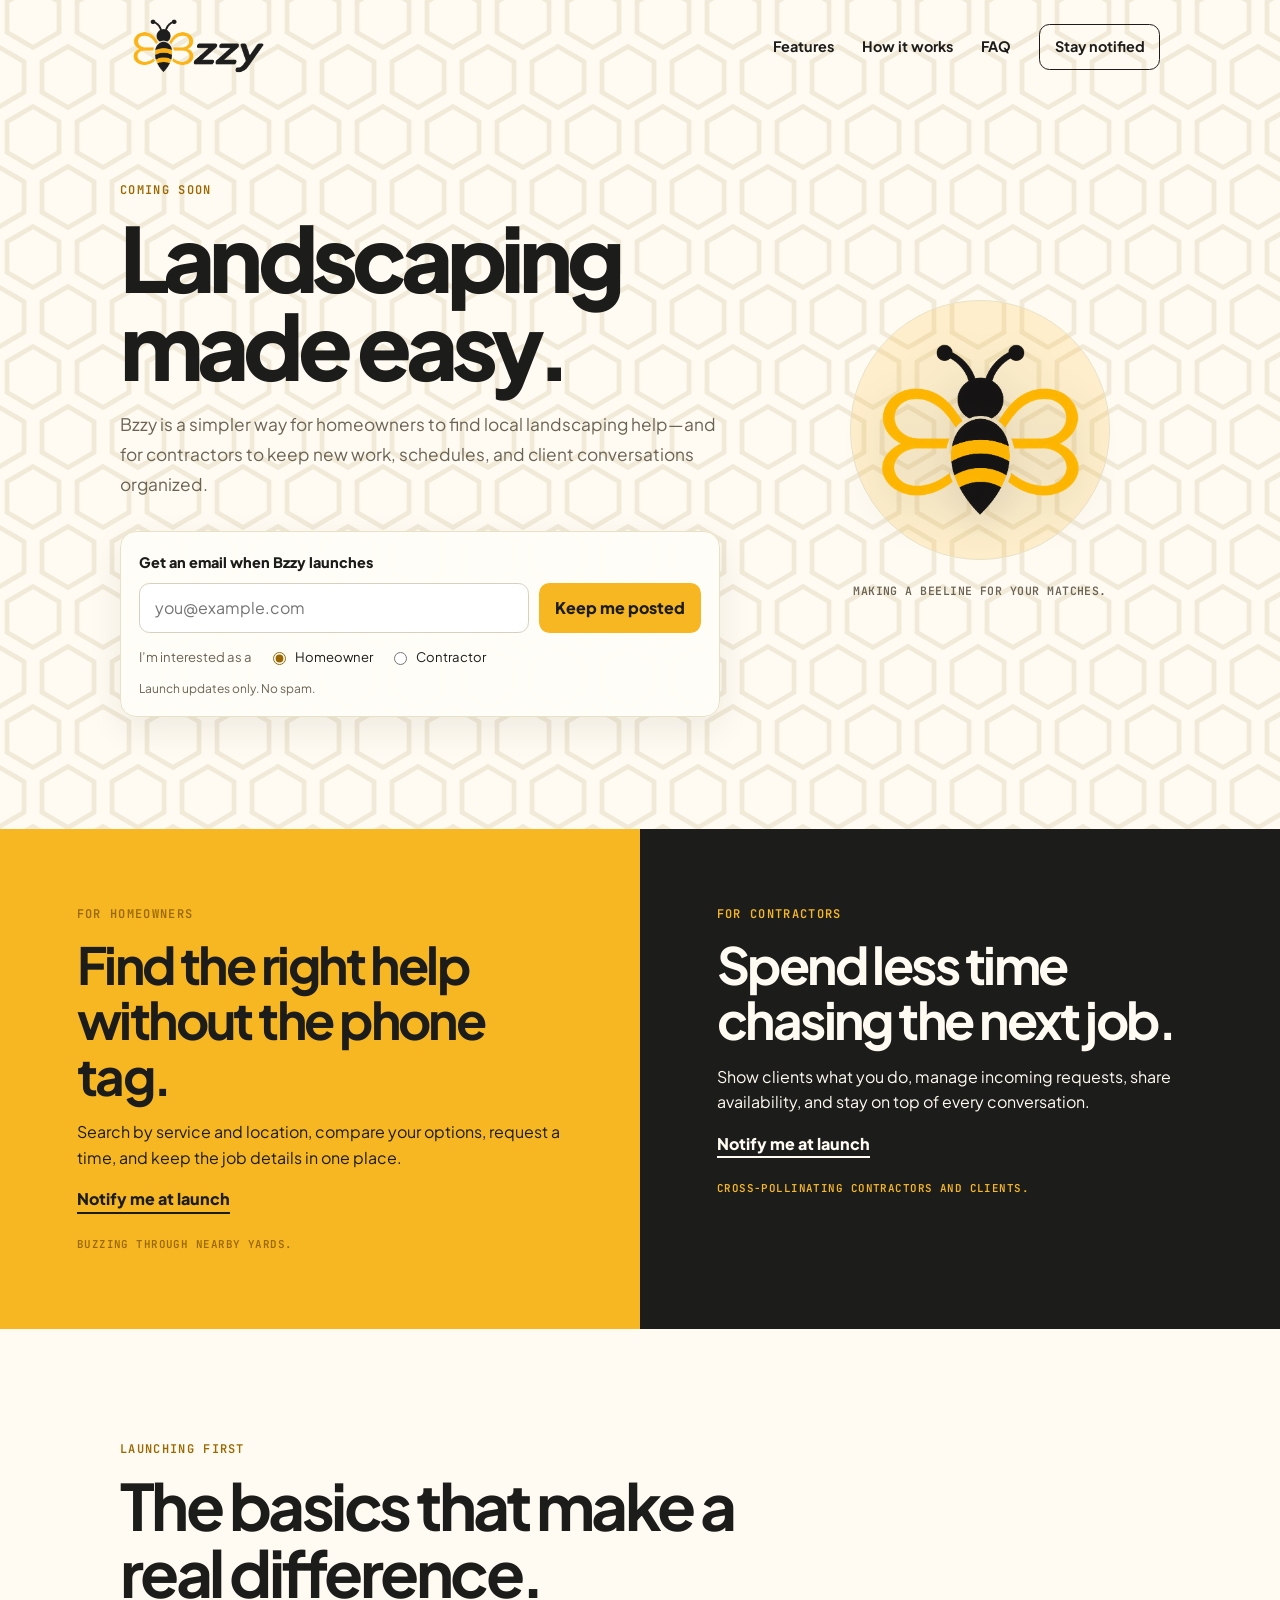
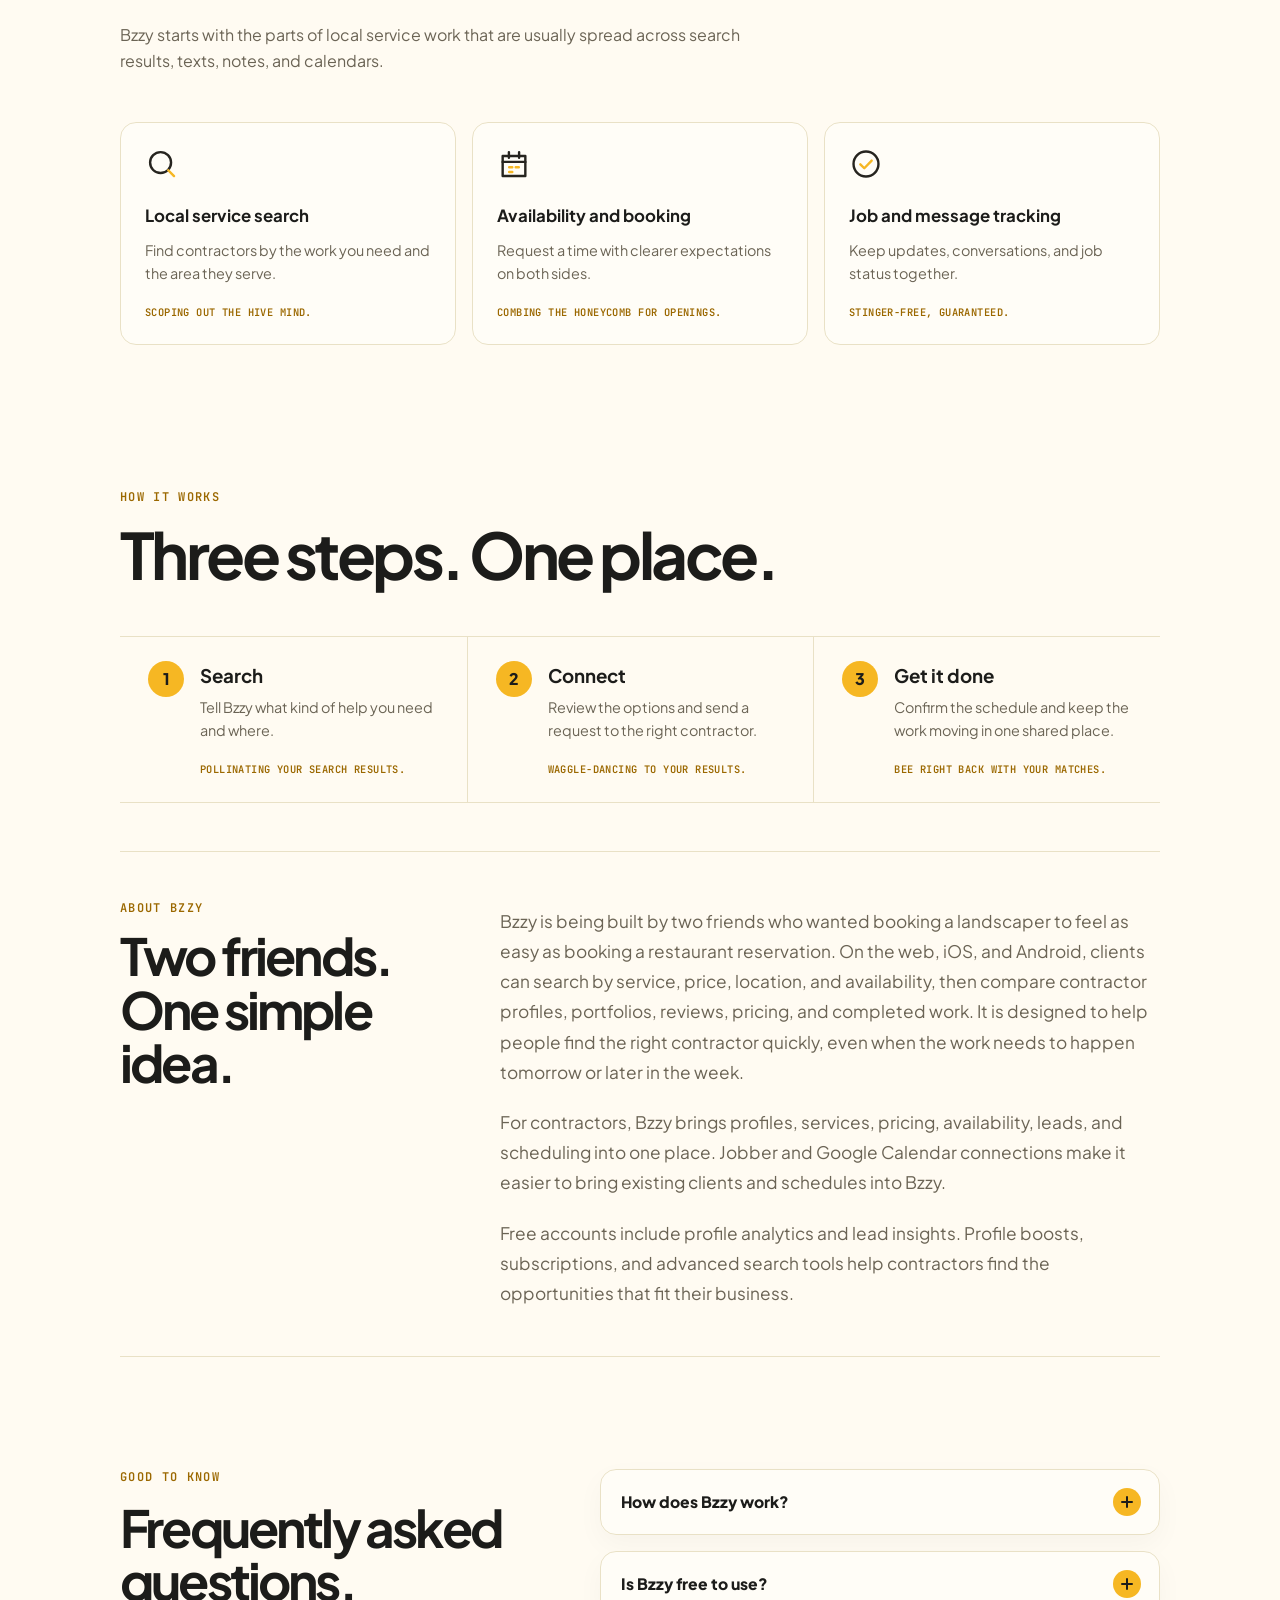
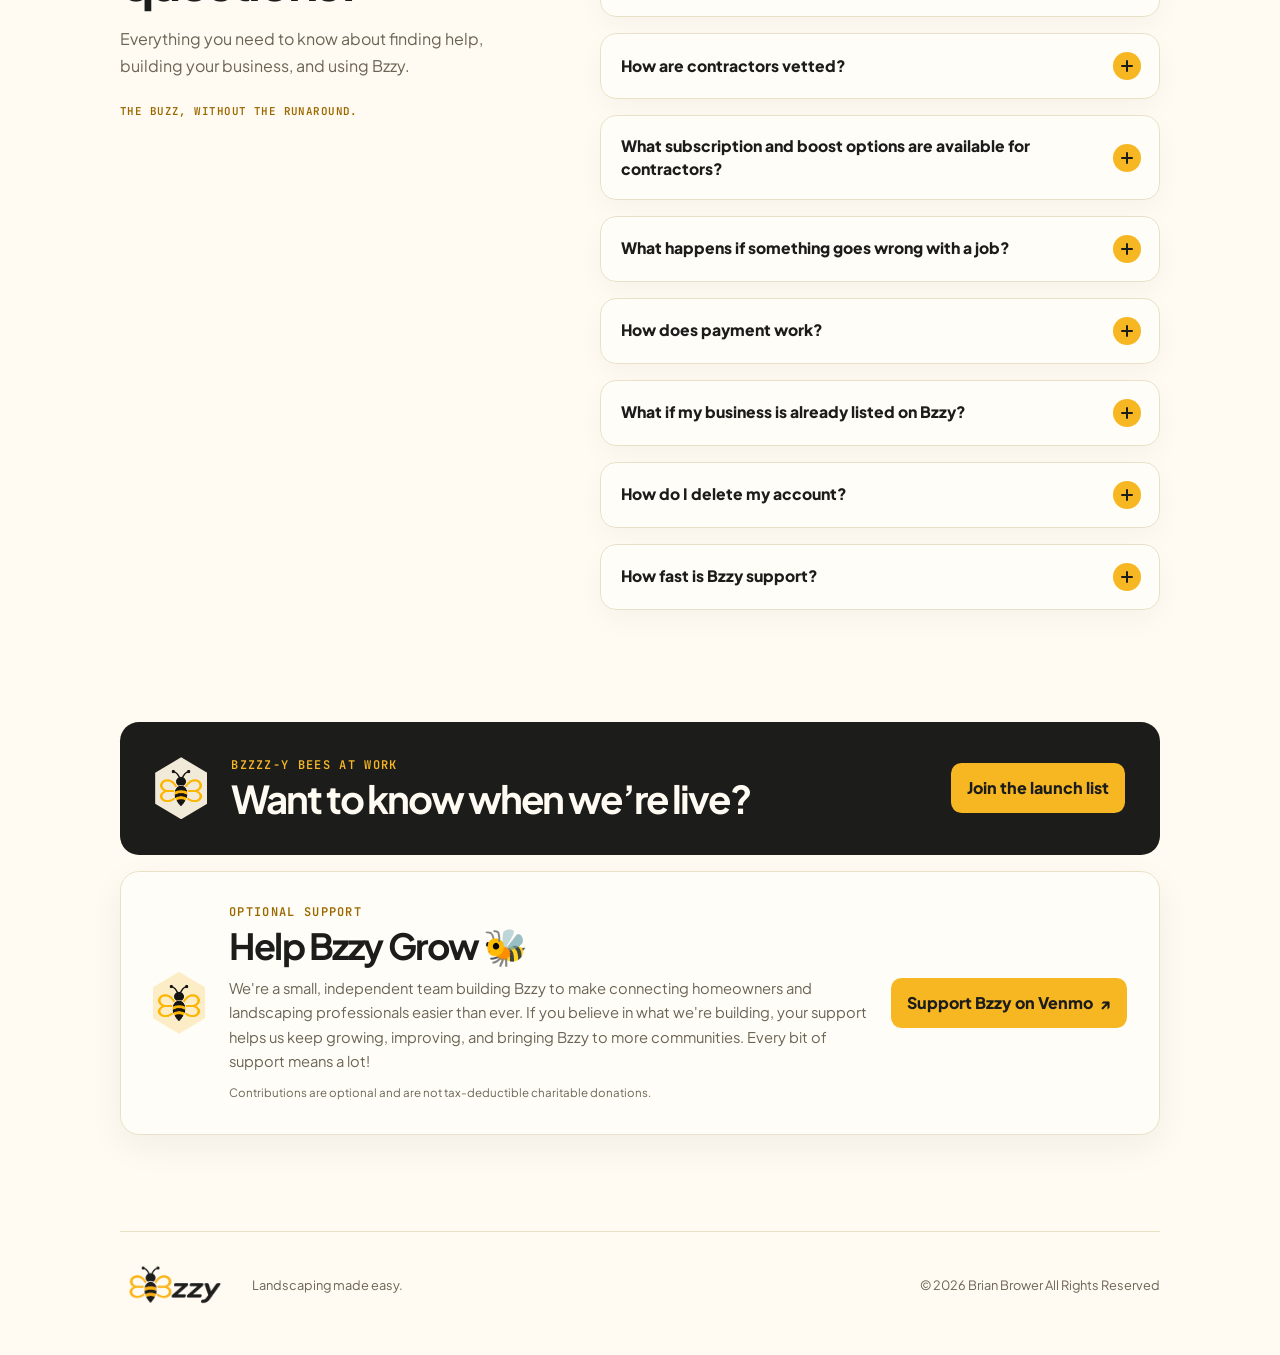
==== commit 5437d0f5: "Updated favicon, and added Support Bzzy section." ====
--- a/index.html
+++ b/index.html
@@ -5,9 +5,11 @@
     <meta name="viewport" content="width=device-width, initial-scale=1" />
     <meta name="theme-color" content="#fffbf2" />
     <meta name="description" content="Bzzy makes it easier to find, book, and work with local landscaping contractors." />
-    <title>Bzzy — Landscaping made easy</title>
+    <title>Bzzy - Landscaping made easy</title>
     <link rel="icon" type="image/png" href="assets/favicon.png" />
-    <link rel="stylesheet" href="styles.css?v=20261007-1" />
+    <link rel="stylesheet" href="styles.css?v=20261020-1" />
+    <script src="config.js"></script>
+    <script src="scripts/support.js" defer></script>
   </head>
   <body>
     <div class="hex-pattern" aria-hidden="true"></div>
@@ -234,6 +236,23 @@
         </div>
         <a class="button" href="#notify">Join the launch list</a>
       </section>
+
+      <section class="support-section" id="support" aria-labelledby="support-title" hidden>
+        <span class="support-mark" aria-hidden="true">
+          <img src="assets/bzzy_sq_transparent.png" alt="" />
+        </span>
+        <div class="support-copy">
+          <p class="section-kicker">Optional support</p>
+          <h2 id="support-title">Help Bzzy Grow <span aria-hidden="true">🐝</span></h2>
+          <p>
+            We're a small, independent team building Bzzy to make connecting homeowners and landscaping professionals easier than ever. If you believe in what we're building, your support helps us keep growing, improving, and bringing Bzzy to more communities. Every bit of support means a lot!
+          </p>
+          <p class="support-note">Contributions are optional and are not tax-deductible charitable donations.</p>
+        </div>
+        <a class="button support-button" data-venmo-link target="_blank" rel="noopener noreferrer">
+          Support Bzzy on Venmo <span aria-hidden="true">↗</span>
+        </a>
+      </section>
     </main>
 
     <footer>
--- a/styles.css
+++ b/styles.css
@@ -37,7 +37,7 @@
 button, input { font: inherit; }
 .skip-link { position: fixed; left: 1rem; top: -5rem; z-index: 100; padding: .75rem 1rem; border-radius: .5rem; color: white; background: var(--ink); }
 .skip-link:focus { top: 1rem; }
-.site-header, .hero, .section, .final-signup, footer { width: min(1040px, calc(100% - 3rem)); margin-inline: auto; }
+.site-header, .hero, .section, .final-signup, .support-section, footer { width: min(1040px, calc(100% - 3rem)); margin-inline: auto; }
 
 .site-header { min-height: 94px; display: flex; align-items: center; justify-content: space-between; gap: 2rem; }
 .brand img { width: 154px; }
@@ -156,6 +156,19 @@
 .final-signup h2 { margin: 0; font-size: clamp(1.65rem, 3vw, 2.6rem); }
 .final-signup .button { display: inline-flex; align-items: center; justify-content: center; white-space: nowrap; }
 
+.support-section { margin-bottom: 6rem; padding: 2rem; display: grid; grid-template-columns: auto minmax(0, 1fr) auto; align-items: center; gap: 1.5rem; border: 1px solid var(--line); border-radius: 1.2rem; background: var(--surface); box-shadow: 0 12px 35px rgba(38, 36, 31, .06); }
+.support-section[hidden] { display: none; }
+.venmo-support-enabled .final-signup { margin-bottom: 1rem; }
+.support-mark { width: 52px; height: 62px; display: grid; place-items: center; background: rgba(246, 183, 35, .22); clip-path: polygon(50% 0, 100% 25%, 100% 75%, 50% 100%, 0 75%, 0 25%); }
+.support-mark img { width: 44px; }
+.support-copy { max-width: 650px; }
+.support-copy .section-kicker { margin-bottom: .35rem; }
+.support-copy h2 { margin-bottom: .65rem; font-size: clamp(1.55rem, 3vw, 2.25rem); line-height: 1.1; letter-spacing: -.04em; }
+.support-copy > p:not(.section-kicker, .support-note) { margin-bottom: .65rem; color: var(--muted); font-size: .92rem; line-height: 1.65; }
+.support-note { margin: 0; color: var(--muted); font-size: .72rem; }
+.support-button { display: inline-flex; align-items: center; justify-content: center; gap: .35rem; white-space: nowrap; }
+.support-button:focus-visible { outline: 3px solid rgba(246, 183, 35, .4); outline-offset: 3px; }
+
 footer { padding: 2rem 0 3rem; display: grid; grid-template-columns: auto 1fr auto; align-items: center; gap: 1.5rem; border-top: 1px solid var(--line); color: var(--muted); font-size: .8rem; }
 footer img { width: 108px; }
 footer p { margin: 0; }
@@ -178,10 +191,12 @@
   .faq-intro h2, .faq-intro > p:not(.section-kicker, .buzz-note) { max-width: 650px; }
   .final-signup { grid-template-columns: auto 1fr; }
   .final-signup .button { grid-column: 1 / -1; }
+  .support-section { grid-template-columns: auto 1fr; }
+  .support-button { grid-column: 1 / -1; justify-self: stretch; }
 }
 
 @media (max-width: 560px) {
-  .site-header, .hero, .section, .final-signup, footer { width: min(100% - 2rem, 1040px); }
+  .site-header, .hero, .section, .final-signup, .support-section, footer { width: min(100% - 2rem, 1040px); }
   .site-header { min-height: 78px; }
   .brand img { width: 124px; }
   .nav-cta { font-size: .78rem; }
@@ -205,6 +220,9 @@
   .faq-item summary::after { right: .9rem; }
   .faq-answer { padding: 0 1rem 1.1rem; font-size: .86rem; }
   .final-signup { padding: 1.5rem; grid-template-columns: 1fr; text-align: center; justify-items: center; }
+  .support-section { padding: 1.5rem; grid-template-columns: 1fr; text-align: center; justify-items: center; }
+  .support-copy > p:not(.section-kicker, .support-note) { font-size: .88rem; }
+  .support-button { width: 100%; white-space: normal; }
   footer { grid-template-columns: 1fr; justify-items: center; text-align: center; }
   .copyright { text-align: center; }
 }
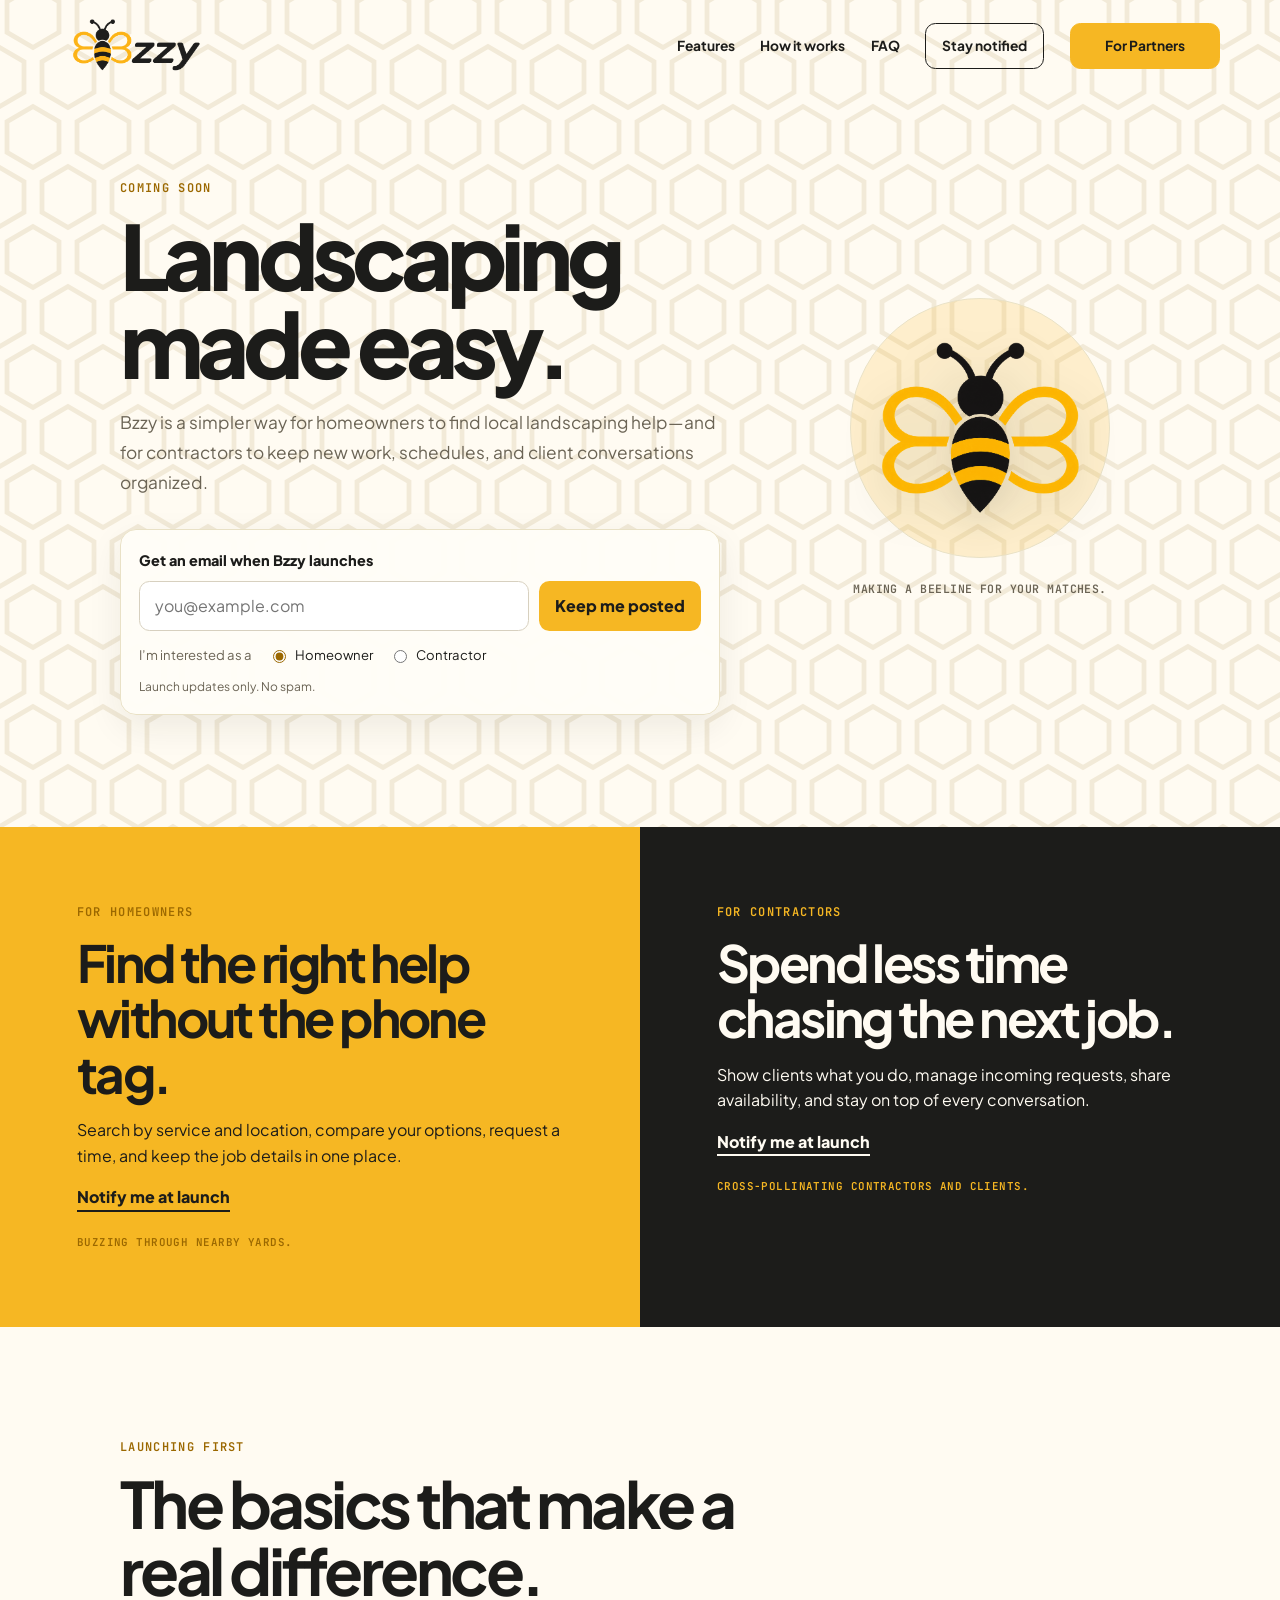
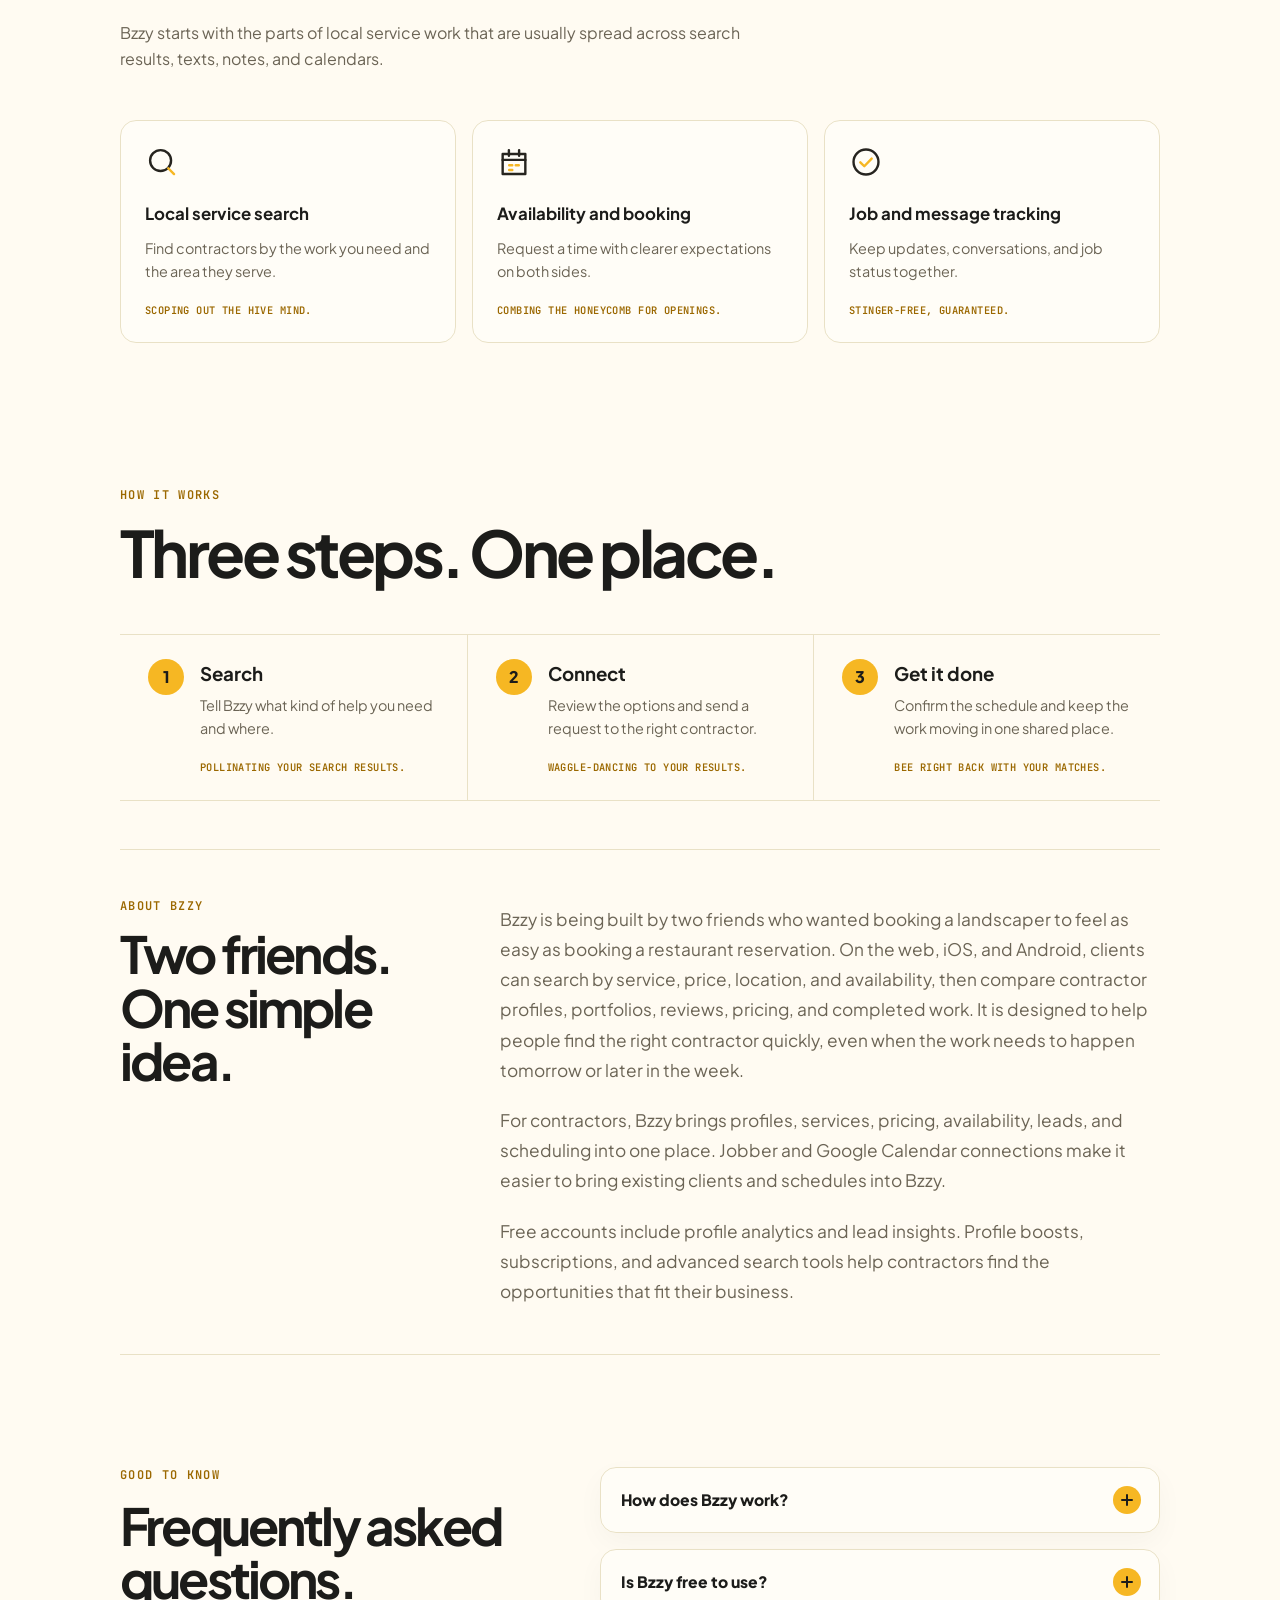
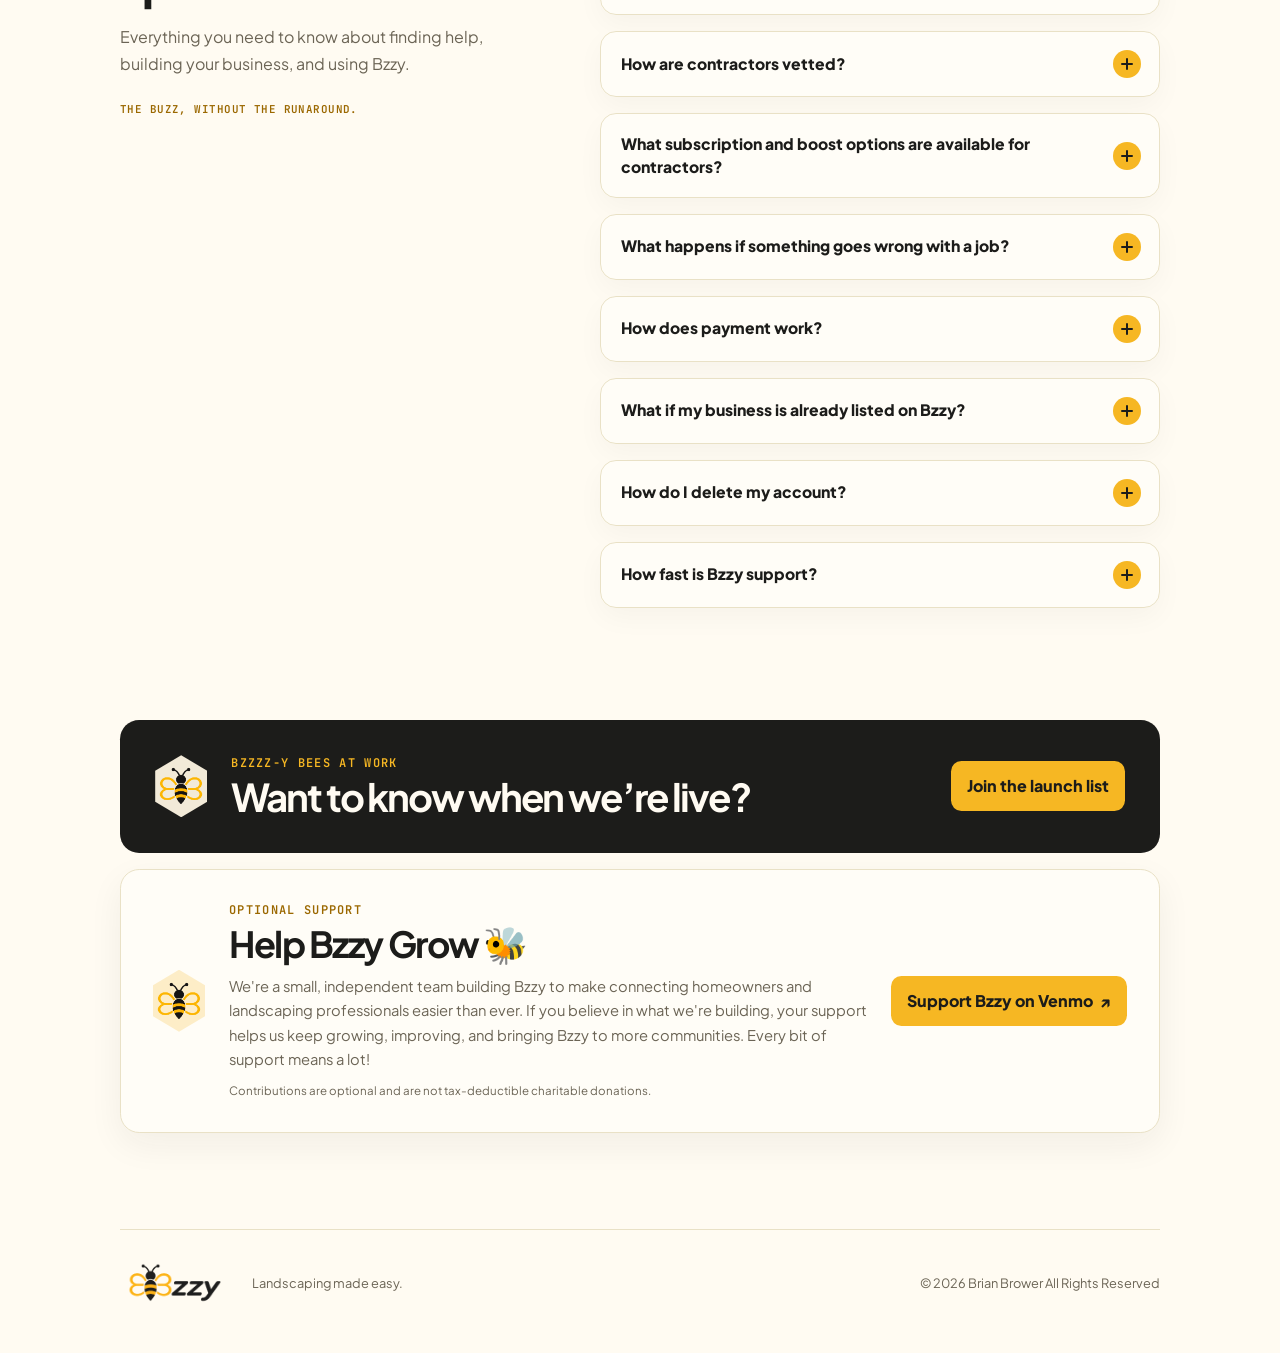
==== commit 08601bd4: "Add partner acquisition landing page" ====
--- a/index.html
+++ b/index.html
@@ -7,7 +7,7 @@
     <meta name="description" content="Bzzy makes it easier to find, book, and work with local landscaping contractors." />
     <title>Bzzy - Landscaping made easy</title>
     <link rel="icon" type="image/png" href="assets/favicon.png" />
-    <link rel="stylesheet" href="styles.css?v=20261020-1" />
+    <link rel="stylesheet" href="styles.css?v=20261024-2" />
     <script src="config.js"></script>
     <script src="scripts/support.js" defer></script>
   </head>
@@ -24,6 +24,7 @@
         <a href="#how-it-works">How it works</a>
         <a href="#faq">FAQ</a>
         <a class="nav-cta" href="#notify">Stay notified</a>
+        <a class="audience-switcher" href="partners/">For Partners</a>
       </nav>
     </header>
 
--- a/styles.css
+++ b/styles.css
@@ -39,12 +39,14 @@
 .skip-link:focus { top: 1rem; }
 .site-header, .hero, .section, .final-signup, .support-section, footer { width: min(1040px, calc(100% - 3rem)); margin-inline: auto; }
 
-.site-header { min-height: 94px; display: flex; align-items: center; justify-content: space-between; gap: 2rem; }
-.brand img { width: 154px; }
-nav { display: flex; align-items: center; gap: 1.75rem; font-size: .9rem; font-weight: 700; }
+.site-header { width: min(1160px, calc(100% - 3rem)); min-height: 92px; display: flex; align-items: center; justify-content: space-between; gap: 2rem; }
+.brand img { width: 150px; }
+nav { display: flex; align-items: center; gap: 1.6rem; font-size: .86rem; font-weight: 700; }
 nav a { text-decoration: none; }
 nav a:hover { color: var(--honey-ink); }
-.nav-cta { padding: .65rem .9rem; border: 1.5px solid var(--ink); border-radius: .65rem; }
+.audience-switcher { min-width: 150px; min-height: 44px; padding: .7rem 1rem; display: inline-flex; align-items: center; justify-content: center; border: 1.5px solid var(--honey); border-radius: .65rem; background: var(--honey); }
+.audience-switcher:hover { color: var(--ink); border-color: var(--honey-hover); background: var(--honey-hover); }
+.nav-cta { min-height: 44px; padding: .7rem 1rem; display: inline-flex; align-items: center; border: 1.5px solid var(--ink); border-radius: .65rem; }
 .nav-cta:hover { color: var(--background); background: var(--ink); }
 
 .hero { min-height: 640px; padding: 5.5rem 0 7rem; display: grid; grid-template-columns: minmax(0, 1.25fr) minmax(270px, .75fr); align-items: center; gap: 5rem; }
@@ -174,8 +176,11 @@
 footer p { margin: 0; }
 .copyright { text-align: right; }
 
+@media (max-width: 920px) {
+  nav > a:not(.nav-cta, .audience-switcher) { display: none; }
+}
+
 @media (max-width: 820px) {
-  nav > a:not(.nav-cta) { display: none; }
   .hero { grid-template-columns: 1fr; gap: 3.5rem; padding-top: 4rem; text-align: center; }
   .hero-lede, .signup-form { margin-left: auto; margin-right: auto; }
   .hero-mark { order: -1; }
@@ -198,7 +203,9 @@
 @media (max-width: 560px) {
   .site-header, .hero, .section, .final-signup, .support-section, footer { width: min(100% - 2rem, 1040px); }
   .site-header { min-height: 78px; }
-  .brand img { width: 124px; }
+  .brand img { width: 122px; }
+  nav { gap: .55rem; }
+  .audience-switcher { font-size: .75rem; }
   .nav-cta { font-size: .78rem; }
   .hero { min-height: 0; padding: 3rem 0 5rem; }
   h1 { font-size: clamp(2.8rem, 14vw, 4rem); }
@@ -227,4 +234,11 @@
   .copyright { text-align: center; }
 }
 
+@media (max-width: 430px) {
+  .site-header .brand img { width: 112px; }
+  .site-header { gap: .75rem; }
+  .site-header nav .nav-cta { display: none; }
+  .audience-switcher { min-width: 150px; }
+}
+
 @media (prefers-reduced-motion: reduce) { html { scroll-behavior: auto; } .faq-answer { animation: none; } }
